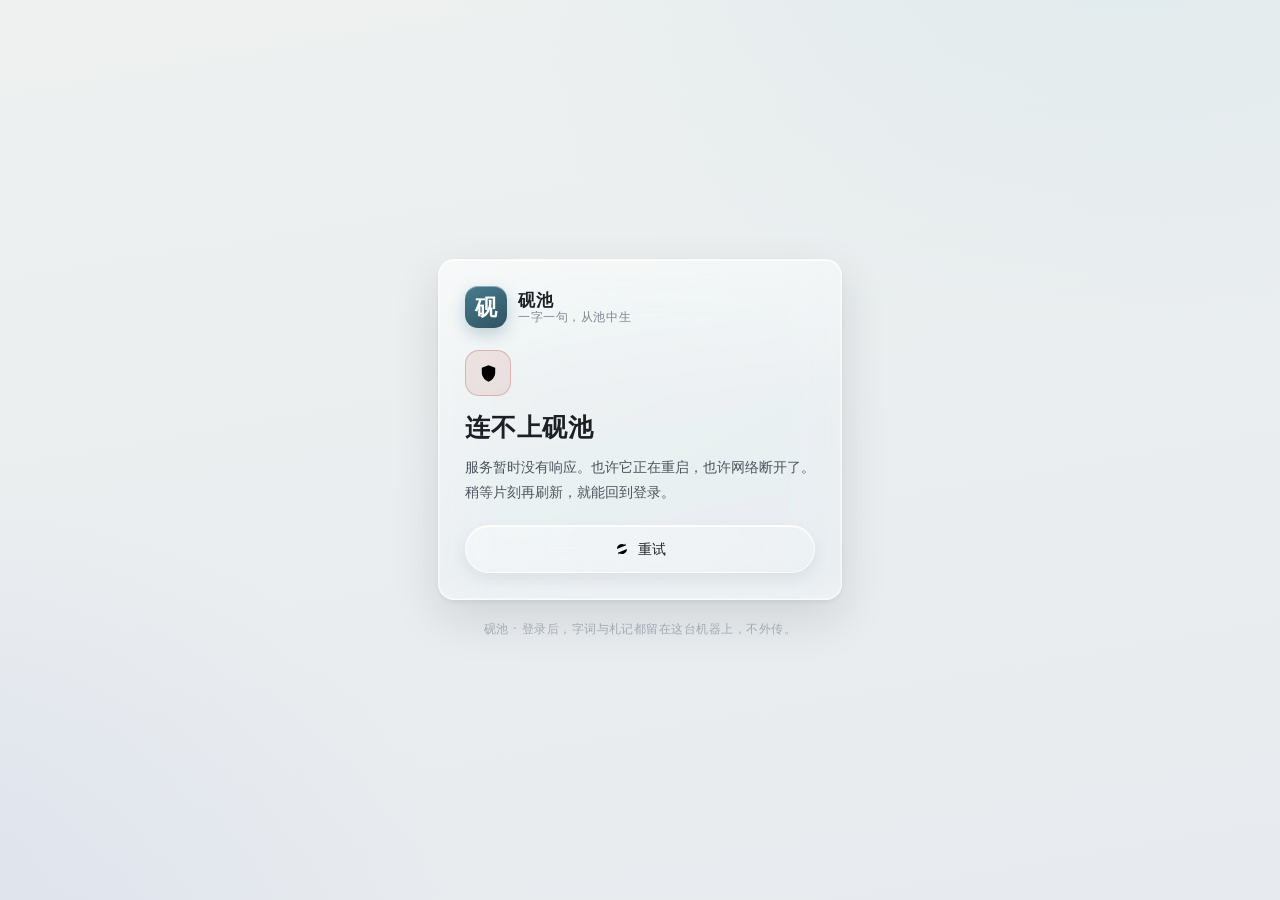
==== index.html @ 3c78cfde "初始提交：砚池站点（服务端、页面、内容、工具脚本）" ====
<!DOCTYPE html>
<html lang="zh-CN" data-theme="light" data-accent="qing" data-size="m">
<head>
<meta charset="UTF-8" />
<meta name="viewport" content="width=device-width,initial-scale=1" />
<title>砚池 · 语文学习工具</title>
<meta name="description" content="砚池 —— 一个安静的语文学习工具。字、词、诗文、读写与札记，全部在本地。" />
<!-- 首屏前应用偏好，避免闪烁 -->
<script>
  try{
    var p = JSON.parse(localStorage.getItem('yanchi:prefs')||'{}');
    var h = document.documentElement;
    if(p.theme) h.setAttribute('data-theme', p.theme);
    if(p.accent) h.setAttribute('data-accent', p.accent);
    if(p.size) h.setAttribute('data-size', p.size);
  }catch(e){}
</script>
<link rel="stylesheet" href="assets/css/glass.css?v=20261007d" />
<link rel="stylesheet" href="assets/css/app.css?v=20261007d" />
<link rel="stylesheet" href="assets/css/admin.css?v=20261007d" />
</head>
<body>

<!-- ===== 全局 SVG：折射滤镜 + 图标精灵（全部手绘，无外部依赖） ===== -->
<svg width="0" height="0" style="position:absolute" aria-hidden="true" focusable="false">
  <filter id="liquid" x="-20%" y="-20%" width="140%" height="140%" color-interpolation-filters="sRGB">
    <feTurbulence type="fractalNoise" baseFrequency="0.008 0.012" numOctaves="2" seed="11" result="n" />
    <feGaussianBlur in="n" stdDeviation="1.4" result="s" />
    <feDisplacementMap in="SourceGraphic" in2="s" scale="7" xChannelSelector="R" yChannelSelector="G" />
  </filter>

  <symbol id="i-today" viewBox="0 0 24 24"><rect x="4.5" y="5" width="15" height="14" rx="3"/><path d="M4.5 10h15M9.5 10v9"/></symbol>
  <symbol id="i-words" viewBox="0 0 24 24"><path d="M5 6.5h14M12 6.5V20M8 12.5h8M6.5 17h11"/></symbol>
  <symbol id="i-poems" viewBox="0 0 24 24"><rect x="4.5" y="4" width="5" height="16" rx="1.4"/><rect x="14.5" y="4" width="5" height="16" rx="1.4"/><path d="M4.5 9.5h15M4.5 15h15"/></symbol>
  <symbol id="i-write" viewBox="0 0 24 24"><path d="M4 20l1.3-4.2L16.2 5a2 2 0 012.9 2.8L8.2 18.7 4 20z"/><path d="M14.6 6.6l2.9 2.9"/></symbol>
  <symbol id="i-notes" viewBox="0 0 24 24"><path d="M6.5 3.5h8.5a3 3 0 013 3V21H9a2.5 2.5 0 01-2.5-2.5V3.5z"/><path d="M6.5 18.5A2.5 2.5 0 019 21"/><path d="M10 8h5M10 12h5"/></symbol>
  <symbol id="i-gear" viewBox="0 0 24 24"><path d="M4.5 7.5h9.5M19.5 7.5h0.5M4.5 16.5h4M13 16.5h7"/><circle cx="16.8" cy="7.5" r="2.3"/><circle cx="11" cy="16.5" r="2.3"/></symbol>
  <symbol id="i-search" viewBox="0 0 24 24"><circle cx="11" cy="11" r="6"/><path d="M15.5 15.5L20 20"/></symbol>
  <symbol id="i-close" viewBox="0 0 24 24"><path d="M6.5 6.5l11 11M17.5 6.5l-11 11"/></symbol>
  <symbol id="i-check" viewBox="0 0 24 24"><path d="M5 12.8l4.6 4.4L19 7.2"/></symbol>
  <symbol id="i-plus" viewBox="0 0 24 24"><path d="M12 5.5v13M5.5 12h13"/></symbol>
  <symbol id="i-trash" viewBox="0 0 24 24"><path d="M4.5 7h15M9.5 7V5.2h5V7M6.6 7l.9 12.2h9l.9-12.2"/></symbol>
  <symbol id="i-down" viewBox="0 0 24 24"><path d="M12 4v11M7.5 10.5L12 15l4.5-4.5M5 19.5h14"/></symbol>
  <symbol id="i-up" viewBox="0 0 24 24"><path d="M12 20V9M7.5 13.5L12 9l4.5 4.5M5 4.5h14"/></symbol>
  <symbol id="i-right" viewBox="0 0 24 24"><path d="M5 12h13M13 7l5 5-5 5"/></symbol>
  <symbol id="i-moon" viewBox="0 0 24 24"><path d="M20 14.4A8.4 8.4 0 019.6 4a8.4 8.4 0 1010.4 10.4z"/></symbol>
  <symbol id="i-sun" viewBox="0 0 24 24"><circle cx="12" cy="12" r="4.2"/><path d="M12 3v2M12 19v2M3 12h2M19 12h2M5.8 5.8l1.4 1.4M16.8 16.8l1.4 1.4M18.2 5.8l-1.4 1.4M7.2 16.8l-1.4 1.4"/></symbol>
  <symbol id="i-book" viewBox="0 0 24 24"><path d="M4.5 5.5A2 2 0 016.5 4H19v16H6.5a2 2 0 00-2 2V5.5z"/><path d="M19 4v16"/></symbol>
  <symbol id="i-music" viewBox="0 0 24 24"><path d="M9.5 16.8V6.4l9.5-2v10.2"/><circle cx="7" cy="17" r="2.5"/><circle cx="16.5" cy="15" r="2.5"/></symbol>
  <symbol id="i-play" viewBox="0 0 24 24"><path d="M8.5 5.8l9.5 6.2-9.5 6.2z"/></symbol>
  <symbol id="i-pause" viewBox="0 0 24 24"><path d="M9.5 5.5v13M14.5 5.5v13"/></symbol>
  <symbol id="i-prev" viewBox="0 0 24 24"><path d="M18.5 6.2v11.6L9.5 12z"/><path d="M6 5.5v13"/></symbol>
  <symbol id="i-next" viewBox="0 0 24 24"><path d="M5.5 6.2v11.6L14.5 12z"/><path d="M18 5.5v13"/></symbol>
  <symbol id="i-volume" viewBox="0 0 24 24"><path d="M4.5 9.5h3.2l4.3-3.4v11.8L7.7 14.5H4.5z"/><path d="M15.4 9.2a4.4 4.4 0 010 5.6M17.8 6.6a7.8 7.8 0 010 10.8"/></symbol>
  <symbol id="i-repeat" viewBox="0 0 24 24"><path d="M5 12.8a7 7 0 0111.7-5.2M19 11.2a7 7 0 01-11.7 5.2"/><path d="M17.2 4.2v3.6h-3.6M6.8 19.8v-3.6h3.6"/></symbol>
  <symbol id="i-shuffle" viewBox="0 0 24 24"><path d="M4.5 7h3.4l7.7 10h3.9M4.5 17h3.4l2.7-3.5M13.4 7h6M17 4.5L19.5 7 17 9.5M17 14.5L19.5 17 17 19.5"/></symbol>
  <symbol id="i-user" viewBox="0 0 24 24"><circle cx="12" cy="8.5" r="3.6"/><path d="M4.8 20c.7-3.6 3.7-5.6 7.2-5.6s6.5 2 7.2 5.6"/></symbol>
  <symbol id="i-users" viewBox="0 0 24 24"><circle cx="9.5" cy="8.5" r="3.2"/><path d="M3.5 19.5c.6-3.2 3.2-5 6-5s5.4 1.8 6 5"/><path d="M16.2 6.2a3 3 0 010 5.6M17.5 14.8c2 .5 3.4 2 3.9 4.4"/></symbol>
  <symbol id="i-shield" viewBox="0 0 24 24"><path d="M12 3.5l7 2.4v5c0 4.4-2.9 7.9-7 9.6-4.1-1.7-7-5.2-7-9.6v-5z"/><path d="M9 12.2l2.2 2.2L15.4 10"/></symbol>
  <symbol id="i-key" viewBox="0 0 24 24"><circle cx="8.2" cy="12" r="3.7"/><path d="M11.9 12H20M17.4 12v3.2M14.8 12v2.4"/></symbol>
  <symbol id="i-log" viewBox="0 0 24 24"><path d="M5 4.5h9M5 9.5h9M5 14.5h6M5 19.5h4"/><path d="M15.5 15.8l2.6 2.6 3.4-3.9"/></symbol>
  <symbol id="i-db" viewBox="0 0 24 24"><ellipse cx="12" cy="6.4" rx="7" ry="2.9"/><path d="M5 6.4v11.2c0 1.6 3.1 2.9 7 2.9s7-1.3 7-2.9V6.4"/><path d="M5 12c0 1.6 3.1 2.9 7 2.9s7-1.3 7-2.9"/></symbol>
  <symbol id="i-out" viewBox="0 0 24 24"><path d="M14 5.5H6.5v13H14"/><path d="M11.5 12h8.5M17 8.8l3.2 3.2-3.2 3.2"/></symbol>
  <symbol id="i-ban" viewBox="0 0 24 24"><circle cx="12" cy="12" r="7.5"/><path d="M6.8 17.2L17.2 6.8"/></symbol>
  <symbol id="i-edit" viewBox="0 0 24 24"><path d="M4.5 19.5h4L19.2 8.8a2.1 2.1 0 00-3-3L5.5 16.5z"/><path d="M15.4 6.6l2.9 2.9"/></symbol>
</svg>

<!-- ===== 背景：三团低饱和色雾（简约，不抢内容） ===== -->
<div class="bg" aria-hidden="true">
  <span class="blob b1"></span>
  <span class="blob b2"></span>
  <span class="blob b3"></span>
  <span class="blob b4"></span>
  <span class="blob b5"></span>
</div>
<div class="grain" aria-hidden="true"></div>

<!-- ===== 顶栏 ===== -->
<header class="topbar">
  <a class="brand" href="#/today" aria-label="砚池 首页">
    <span class="brand__mark" aria-hidden="true">砚</span>
    <span class="brand__text"><b>砚池</b><i>一字一句，从池中生</i></span>
  </a>

  <nav class="nav glass" id="nav" aria-label="主导航"></nav>

  <div class="tools">
    <button class="icon-btn glass" id="btn-user" title="账号">
      <svg class="ic"><use href="#i-user"/></svg>
    </button>
    <button class="icon-btn glass" id="btn-theme" title="切换日间 / 夜间" aria-label="切换主题">
      <svg class="ic"><use href="#i-moon"/></svg>
    </button>
    <button class="icon-btn glass" id="btn-settings" title="设置" aria-label="打开设置">
      <svg class="ic"><use href="#i-gear"/></svg>
    </button>
  </div>
</header>

<!-- ===== 视图容器：所有模块渲染在这里 ===== -->
<main class="stage" id="view" tabindex="-1"></main>

<footer class="foot">
  <span>砚池 · 数据只保存在本机浏览器里</span>
  <span class="dot" aria-hidden="true">·</span>
  <span id="foot-stat">—</span>
</footer>

<!-- ===== 详情抽屉（字词 / 诗文 / 札记详情共用） ===== -->
<div class="scrim" id="scrim" hidden></div>
<aside class="drawer glass" id="drawer" hidden aria-modal="true" role="dialog"></aside>

<!-- ===== 常驻小播放器：切到任何页面都能接着放 ===== -->
<div class="mini-player glass" id="mini" hidden>
  <div class="mini-player__buf" data-mini-buf hidden><i></i></div>
  <button class="mini-player__btn" id="mini-toggle" aria-label="播放 / 暂停"></button>
  <div class="mini-player__body" id="mini-body" role="button" tabindex="0" title="打开播放器">
    <div class="mini-player__t" id="mini-title">—</div>
    <div class="mini-player__p"><i id="mini-fill"></i></div>
  </div>
</div>

<div class="toast" id="toast" role="status" aria-live="polite"></div>

<script type="module" src="assets/js/app.js?v=20261007d"></script>
</body>
</html>
---- assets/css/glass.css ----
/* ==========================================================================
   砚池 · glass.css —— 设计令牌 + 液态玻璃基元
   简约取向：单一强调色、细边、低饱和色雾，玻璃只负责“折射与层次”。
   ========================================================================== */

:root{
  /* 字体 */
  --font-ui: "PingFang SC","Microsoft YaHei","Segoe UI","Helvetica Neue",system-ui,sans-serif;
  --font-serif: "Songti SC","Source Han Serif SC","Noto Serif SC",Georgia,"STSong","SimSun",serif;
  --fs: 16px;                     /* 由 data-size 控制 */

  /* 墨色阶梯 */
  --ink:      #1c2026;
  --ink-2:    #4c545e;
  --ink-3:    #7d858f;
  --ink-4:    #a8b0b9;

  /* 强调色：色相/饱和/亮度由 data-accent 切换 */
  --h: 196; --s: 34%; --l: 42%;
  --accent:      hsl(var(--h) var(--s) var(--l));
  --accent-soft: hsl(var(--h) var(--s) var(--l) / .12);
  --accent-line: hsl(var(--h) var(--s) var(--l) / .34);

  /* 玻璃：白纱要薄，背后才有东西透上来（厚了就成白塑料）
     顶缘高光/内圈细环/底缘回光三件套负责「有厚度」的错觉 */
  --glass-tint:  rgba(255,255,255,.34);
  --glass-tint2: rgba(255,255,255,.12);
  --glass-line:  rgba(255,255,255,.66);
  --glass-hl:    rgba(255,255,255,.94);
  --blur: 22px;
  /* 纸上的两片色雾（给玻璃折射用的「结构」，纯灰底折射不出来） */
  --wash-1: hsl(var(--h) var(--s) 88% / .55);
  --wash-2: hsl(calc(var(--h) + 30) calc(var(--s) + 6%) 86% / .45);

  /* 形状与投影 */
  --r-lg: 24px;
  --r:    16px;
  --r-sm: 11px;
  --shadow-1: 0 1px 2px rgba(16,22,30,.05), 0 8px 24px rgba(16,22,30,.07);
  --shadow-2: 0 2px 4px rgba(16,22,30,.06), 0 18px 48px rgba(16,22,30,.12);
  --ease: cubic-bezier(.22,.78,.24,1);

  /* 纸面 */
  --paper-1: #eef1f0;
  --paper-2: #e7ebef;
}

/* 夜间：墨底，玻璃转为微亮 */
html[data-theme="dark"]{
  --ink:      #eef1f5;
  --ink-2:    #b9c1cb;
  --ink-3:    #8c959f;
  --ink-4:    #6a737d;
  --glass-tint:  rgba(255,255,255,.055);
  --glass-tint2: rgba(255,255,255,.018);
  --glass-line:  rgba(255,255,255,.13);
  --glass-hl:    rgba(255,255,255,.24);
  --wash-1: hsl(var(--h) var(--s) 26% / .55);
  --wash-2: hsl(calc(var(--h) + 30) calc(var(--s) + 6%) 24% / .45);
  --shadow-1: 0 1px 2px rgba(0,0,0,.4), 0 10px 28px rgba(0,0,0,.42);
  --shadow-2: 0 2px 6px rgba(0,0,0,.45), 0 22px 60px rgba(0,0,0,.55);
  --paper-1: #0d1015;
  --paper-2: #131820;
}

/* 强调色方案（原创命名：青 / 赭 / 紫 / 墨） */
html[data-accent="qing"]{ --h:196; --s:34%; --l:42% }
html[data-accent="zhe"] { --h:22;  --s:36%; --l:47% }
html[data-accent="zi"]  { --h:270; --s:26%; --l:52% }
html[data-accent="mo"]  { --h:210; --s:8%;  --l:38% }

/* 夜间单独提亮强调色，保证对比度（选择器需两个属性，优先级高于上面） */
html[data-theme="dark"][data-accent="qing"]{ --l:58% }
html[data-theme="dark"][data-accent="zhe"] { --l:60% }
html[data-theme="dark"][data-accent="zi"]  { --l:66% }
html[data-theme="dark"][data-accent="mo"]  { --l:62% }

/* 字号档位 */
html[data-size="s"]{ --fs:15px }
html[data-size="m"]{ --fs:16px }
html[data-size="l"]{ --fs:17.5px }

*{ box-sizing:border-box; margin:0; padding:0 }

html,body{ height:100% }

/* 画布兜底色：html 自己不画底、body 又只有 100% 视口高，而页面往往比视口高 →
   第一个视口以下那段会露出浏览器默认的白（fixed 的渐变只按视口绘制一次）。
   给 html 一层纸色，body 改用 background-color（不要用 background 简写，它会把颜色重置成透明）。 */
html{
  background-color:var(--paper-1);
  color-scheme:light;
}
html[data-theme="dark"]{ color-scheme:dark }

body{
  font-family:var(--font-ui);
  font-size:var(--fs);
  line-height:1.7;
  color:var(--ink);
  background-color:var(--paper-1);
  background-image:
    radial-gradient(1100px 780px at 88% -12%, var(--wash-1), transparent 62%),
    radial-gradient(900px 700px at -10% 104%, var(--wash-2), transparent 66%),
    linear-gradient(170deg, var(--paper-1), var(--paper-2));
  background-attachment:fixed;
  -webkit-font-smoothing:antialiased;
  text-rendering:optimizeLegibility;
  overflow-x:hidden;
  min-height:100%;
}

/* ---------- 背景色雾：低饱和、慢速 ---------- */
.bg{
  position:fixed; inset:-30%; z-index:-2; pointer-events:none;
  filter:blur(58px) saturate(178%);
  opacity:1;
}
.blob{ position:absolute; display:block; border-radius:50%; }
.b1{
  width:52vmax; height:52vmax; left:2%; top:4%;
  background:radial-gradient(circle at 35% 35%, hsl(var(--h) var(--s) 60% / .86), transparent 66%);
  animation:drift1 34s var(--ease) infinite alternate;
}
.b2{
  width:46vmax; height:46vmax; right:0%; top:18%;
  background:radial-gradient(circle at 60% 40%, hsl(calc(var(--h) + 26) calc(var(--s) - 4%) 64% / .74), transparent 68%);
  animation:drift2 42s var(--ease) infinite alternate;
}
.b3{
  width:44vmax; height:44vmax; left:26%; bottom:-6%;
  background:radial-gradient(circle at 50% 50%, hsl(calc(var(--h) - 24) calc(var(--s) + 4%) 68% / .68), transparent 70%);
  animation:drift1 50s var(--ease) infinite alternate-reverse;
}
/* 两团更紧的色结：位置压在正文栏背后，手机上的卡片才有颜色可透 */
.b4{
  width:26vmax; height:26vmax; left:6%; top:32%;
  background:radial-gradient(circle at 45% 45%, hsl(calc(var(--h) + 12) calc(var(--s) + 10%) 66% / .58), transparent 62%);
  animation:drift2 28s var(--ease) infinite alternate;
}
.b5{
  width:22vmax; height:22vmax; right:5%; bottom:10%;
  background:radial-gradient(circle at 50% 50%, hsl(calc(var(--h) - 16) calc(var(--s) + 14%) 70% / .52), transparent 64%);
  animation:drift1 36s var(--ease) infinite alternate-reverse;
}
@keyframes drift1{ from{ transform:translate3d(0,0,0) scale(1) } to{ transform:translate3d(9vw,7vh,0) scale(1.16) } }
@keyframes drift2{ from{ transform:translate3d(0,0,0) scale(1.12) } to{ transform:translate3d(-11vw,9vh,0) scale(.94) } }

/* 极淡的纸纹，只为消除塑料感 */
.grain{
  position:fixed; inset:0; z-index:-1; pointer-events:none; opacity:.035;
  background-image:url("data:image/svg+xml;utf8,<svg xmlns='http://www.w3.org/2000/svg' width='160' height='160'><filter id='g'><feTurbulence type='fractalNoise' baseFrequency='.9' numOctaves='3'/></filter><rect width='160' height='160' filter='url(%23g)'/></svg>");
}

/* ==========================================================================
   玻璃基元
   ========================================================================== */
.glass{
  position:relative;
  background:linear-gradient(155deg, var(--glass-tint) 0%, var(--glass-tint2) 58%, rgba(255,255,255,.06) 100%);
  -webkit-backdrop-filter:blur(var(--blur)) saturate(180%);
  backdrop-filter:blur(var(--blur)) saturate(180%);
  backdrop-filter:blur(var(--blur)) saturate(180%) url(#liquid);   /* Chromium 走这条；Safari 忽略它、保留上一条 */
  border:1px solid var(--glass-line);
  box-shadow:
    var(--shadow-2),
    inset 0 1px 0 var(--glass-hl),
    inset 0 0 0 1px color-mix(in srgb, var(--glass-hl) 30%, transparent),
    inset 0 -20px 30px -24px color-mix(in srgb, var(--glass-hl) 55%, transparent);
  border-radius:var(--r);
  isolation:isolate;
}
/* 顶缘高光：一条极细的渐隐亮线 */
.glass::after{
  content:""; position:absolute; inset:0; border-radius:inherit; pointer-events:none; z-index:1;
  background:
    linear-gradient(180deg, color-mix(in srgb, var(--glass-hl) 46%, transparent), transparent 40%),
    linear-gradient(115deg, color-mix(in srgb, var(--glass-hl) 24%, transparent) 0%, transparent 32%);
  opacity:.75;
}
.glass > *{ position:relative; z-index:2 }

/* 鼠标跟随的镜面反射：比演示版收敛很多 */
.glass.spec::before{
  content:""; position:absolute; inset:0; border-radius:inherit; pointer-events:none; z-index:3;
  background:radial-gradient(240px 170px at var(--mx,50%) var(--my,-10%),
    color-mix(in srgb, var(--glass-hl) 60%, transparent), transparent 62%);
  opacity:0; transition:opacity .5s var(--ease);
}
.glass.spec:hover::before{ opacity:.5 }

/* 强调色淡淡的描边玻璃（用于选中态） */
.glass.accent{
  border-color:var(--accent-line);
  box-shadow:var(--shadow-1), inset 0 1px 0 var(--glass-hl), inset 0 0 0 1px var(--accent-soft);
}

/* 分隔线 */
.hr{ height:1px; border:0; background:color-mix(in srgb, var(--ink) 10%, transparent); margin:var(--gap,18px) 0 }

/* 动效开关：整段关掉动画，而不是把时长压到极小 —— 这样在“减少动态效果”
   的环境下（以及无头浏览器截图时）元素直接呈现最终状态，不会停在 opacity:0 */
@media (prefers-reduced-motion: reduce){
  *, *::before, *::after{ animation:none !important; transition-duration:.01ms !important }
}
---- assets/css/app.css ----
/* ==========================================================================
   砚池 · app.css —— 布局、导航与各模块组件
   ========================================================================== */

/* ---------- 顶栏 ---------- */
.topbar{
  position:sticky; top:0; z-index:60;
  display:flex; align-items:center; gap:14px;
  padding:14px clamp(14px,3.4vw,34px);
  background:color-mix(in srgb, var(--paper-1) 68%, transparent);
  -webkit-backdrop-filter:blur(16px) saturate(178%);
  backdrop-filter:blur(16px) saturate(178%);
  border-bottom:1px solid color-mix(in srgb, var(--ink) 7%, transparent);
}

.brand{ display:flex; align-items:center; gap:11px; text-decoration:none; color:inherit; flex:0 0 auto }
.brand__mark{
  width:38px; height:38px; flex:0 0 38px; display:grid; place-items:center;
  border-radius:12px; font-family:var(--font-serif); font-size:21px; font-weight:600;
  color:#fff; background:linear-gradient(150deg, var(--accent), hsl(var(--h) var(--s) calc(var(--l) - 14%)));
  box-shadow:0 6px 16px hsl(var(--h) var(--s) var(--l) / .32), inset 0 1px 0 rgba(255,255,255,.4);
  letter-spacing:0;
}
.brand__text{ display:flex; flex-direction:column; line-height:1.15 }
.brand__text b{ font-size:17px; font-weight:600; letter-spacing:.06em }
.brand__text i{ font-style:normal; font-size:11.5px; color:var(--ink-3); letter-spacing:.04em }

/* 导航：一枚玻璃胶囊 */
.nav{
  display:flex; align-items:center; gap:2px; padding:4px; margin-inline:auto;
  border-radius:999px; overflow-x:auto; scrollbar-width:none; max-width:100%;
}
.nav::-webkit-scrollbar{ display:none }
.nav a{
  display:flex; align-items:center; gap:7px; flex:0 0 auto;
  padding:8px 15px; border-radius:999px; text-decoration:none;
  color:var(--ink-2); font-size:13.5px; font-weight:500; letter-spacing:.02em;
  transition:color .25s var(--ease), background .25s var(--ease), box-shadow .25s var(--ease);
  white-space:nowrap;
}
.nav a .ic{ width:16px; height:16px; opacity:.8 }
.nav a:hover{ color:var(--ink); background:color-mix(in srgb, var(--ink) 6%, transparent) }
.nav a[aria-current="page"]{
  color:var(--accent);
  background:color-mix(in srgb, var(--accent) 13%, transparent);
  box-shadow:inset 0 0 0 1px var(--accent-line);
}
.nav a[aria-current="page"] .ic{ opacity:1 }

.tools{ display:flex; gap:8px; flex:0 0 auto }
.icon-btn{
  width:38px; height:38px; display:grid; place-items:center; cursor:pointer;
  border-radius:12px; color:var(--ink-2); border:1px solid var(--glass-line);
  background:linear-gradient(155deg,var(--glass-tint),var(--glass-tint2));
  transition:color .25s var(--ease), transform .25s var(--ease);
  padding:0; font:inherit;
}
.icon-btn:hover{ color:var(--ink); transform:translateY(-1px) }
.icon-btn:active{ transform:none }
.ic{ width:19px; height:19px; fill:none; stroke:currentColor; stroke-width:1.6; stroke-linecap:round; stroke-linejoin:round }

/* ---------- 舞台 ---------- */
.stage{
  max-width:1080px; margin:0 auto; padding:clamp(22px,4vw,44px) clamp(14px,3.4vw,34px) 80px;
  outline:none;
}
.stage[data-entering="1"] > *{ animation:enter .5s var(--ease) both }
@keyframes enter{ from{ opacity:0; transform:translateY(10px) } to{ opacity:1; transform:none } }

.view-head{ margin-bottom:22px }
.view-head .kicker{ font-size:11.5px; letter-spacing:.34em; text-transform:uppercase; color:var(--ink-3) }
.view-head h2{ font-family:var(--font-serif); font-size:clamp(22px,3.2vw,29px); font-weight:600; letter-spacing:.02em; margin-top:6px; line-height:1.4 }
.view-head p{ color:var(--ink-2); font-size:14px; margin-top:8px; max-width:62ch }

/* ---------- 通用卡片 ---------- */
.card{ padding:clamp(18px,2.6vw,26px); border-radius:var(--r) }
.card + .card{ margin-top:16px }
.card__label{
  font-size:11.5px; letter-spacing:.2em; color:var(--ink-3); text-transform:uppercase;
  display:flex; align-items:center; gap:8px; margin-bottom:14px;
}
.card__label::after{ content:""; flex:1; height:1px; background:color-mix(in srgb, var(--ink) 9%, transparent) }

.grid{ display:grid; gap:16px }
.grid--2{ grid-template-columns:repeat(auto-fit,minmax(280px,1fr)) }
.grid--3{ grid-template-columns:repeat(auto-fit,minmax(210px,1fr)) }
.grid--4{ grid-template-columns:repeat(auto-fit,minmax(165px,1fr)) }

/* ---------- 按钮 ---------- */
.btn{
  display:inline-flex; align-items:center; justify-content:center; gap:8px;
  font:inherit; font-size:13.5px; font-weight:500; letter-spacing:.02em;
  color:var(--ink); cursor:pointer; text-decoration:none;
  padding:10px 18px; border-radius:999px;
  border:1px solid var(--glass-line);
  background:linear-gradient(155deg,var(--glass-tint),var(--glass-tint2));
  -webkit-backdrop-filter:blur(12px) saturate(175%);
  backdrop-filter:blur(12px) saturate(175%);          /* 同 .word-card：按钮数量多，省掉位移滤镜 */
  box-shadow:0 6px 16px rgba(16,22,30,.07), inset 0 1px 0 var(--glass-hl);
  transition:transform .22s var(--ease), box-shadow .28s var(--ease), color .2s var(--ease), background .28s var(--ease);
  position:relative; overflow:hidden;
}
.btn .ic{ width:16px; height:16px }
.btn:hover{ transform:translateY(-1.5px); box-shadow:0 10px 24px rgba(16,22,30,.11), inset 0 1px 0 var(--glass-hl) }
.btn:active{ transform:translateY(0) scale(.985) }
.btn--primary{
  color:#fff; border-color:transparent;
  background:linear-gradient(150deg, var(--accent), hsl(var(--h) var(--s) calc(var(--l) - 12%)));
  box-shadow:0 8px 20px hsl(var(--h) var(--s) var(--l) / .30), inset 0 1px 0 rgba(255,255,255,.35);
}
.btn--ghost{ background:transparent; border-style:dashed; color:var(--ink-2); box-shadow:none }
.btn--ghost:hover{ color:var(--ink); border-color:var(--accent-line) }
.btn--sm{ padding:7px 13px; font-size:12.5px }
.btn--icon{ padding:8px; width:34px; height:34px }
.btn[disabled]{ opacity:.45; cursor:not-allowed; transform:none !important }
.btn-row{ display:flex; flex-wrap:wrap; gap:10px; align-items:center }

/* 圆点涟漪（点击反馈） */
.ripple{
  position:absolute; width:8px; height:8px; margin:-4px 0 0 -4px; border-radius:50%;
  background:radial-gradient(circle, rgba(255,255,255,.9), rgba(255,255,255,0) 70%);
  pointer-events:none; z-index:5; transition:transform .6s var(--ease), opacity .6s var(--ease);
}
.btn--primary .ripple{ background:radial-gradient(circle, rgba(255,255,255,.95), rgba(255,255,255,0) 70%) }

/* ---------- 表单 ---------- */
.field{ display:flex; align-items:center; gap:9px; padding:9px 14px; border-radius:999px;
  border:1px solid color-mix(in srgb, var(--ink) 11%, transparent);
  background:color-mix(in srgb, var(--glass-tint) 60%, transparent);
  transition:border-color .2s var(--ease), box-shadow .2s var(--ease);
}
.field:focus-within{ border-color:var(--accent-line); box-shadow:0 0 0 3px var(--accent-soft) }
.field .ic{ color:var(--ink-3); flex:0 0 auto }
.field input, .field select{
  flex:1; min-width:0; border:0; outline:0; background:transparent; font:inherit;
  font-size:14px; color:var(--ink);
}
.field input::placeholder{ color:var(--ink-4) }

textarea.editor{
  width:100%; min-height:320px; resize:vertical; font:inherit; font-size:15.5px;
  line-height:2; padding:20px 22px; border-radius:var(--r); color:var(--ink);
  font-family:var(--font-serif); letter-spacing:.01em;
  border:1px solid color-mix(in srgb, var(--ink) 11%, transparent);
  background:color-mix(in srgb, var(--glass-tint) 55%, transparent);
  outline:0; transition:border-color .2s var(--ease), box-shadow .2s var(--ease);
}
textarea.editor:focus{ border-color:var(--accent-line); box-shadow:0 0 0 3px var(--accent-soft) }

/* ---------- 标签 / 徽记 ---------- */
.chip{
  display:inline-flex; align-items:center; gap:6px; padding:4px 11px; border-radius:999px;
  font-size:12px; color:var(--ink-2); letter-spacing:.02em;
  border:1px solid color-mix(in srgb, var(--ink) 12%, transparent);
  background:color-mix(in srgb, var(--ink) 4%, transparent);
}
.chip--accent{ color:var(--accent); border-color:var(--accent-line); background:var(--accent-soft) }
.chips{ display:flex; flex-wrap:wrap; gap:7px }

/* ---------- 进度 ---------- */
.progress{ height:6px; border-radius:999px; background:color-mix(in srgb, var(--ink) 10%, transparent); overflow:hidden }
.progress > i{ display:block; height:100%; border-radius:999px; background:linear-gradient(90deg, var(--accent), hsl(var(--h) var(--s) 62%)); transition:width .6s var(--ease) }
.metric .n{ font-size:24px; font-weight:600; font-variant-numeric:tabular-nums; letter-spacing:.01em }
.metric .k{ font-size:12px; color:var(--ink-3); letter-spacing:.12em; margin-top:2px }

/* ---------- 列表 ---------- */
.list{ display:flex; flex-direction:column }
.row{
  display:flex; align-items:center; gap:14px; padding:13px 4px;
  border-bottom:1px solid color-mix(in srgb, var(--ink) 8%, transparent);
  cursor:pointer; transition:background .2s var(--ease);
  background:none; border-left:0; border-right:0; border-top:0; width:100%; text-align:left;
  font:inherit; color:inherit;
}
.row:last-child{ border-bottom:0 }
.row:hover{ background:color-mix(in srgb, var(--accent) 6%, transparent) }
.row__main{ flex:1; min-width:0 }
.row__t{ font-size:15px; font-weight:500; color:var(--ink) }
.row__s{ font-size:12.5px; color:var(--ink-3); margin-top:2px; overflow:hidden; text-overflow:ellipsis; white-space:nowrap }
.row__go{ color:var(--ink-4); flex:0 0 auto }
.row .ic{ width:17px; height:17px }

.empty{ padding:38px 10px; text-align:center; color:var(--ink-3); font-size:13.5px; line-height:2 }
.empty b{ display:block; font-family:var(--font-serif); font-size:16px; color:var(--ink-2); font-weight:500; margin-bottom:6px }

/* ---------- 字词卡 ---------- */
.word-card{
  text-align:left; cursor:pointer; font:inherit; color:inherit;
  padding:18px 18px 16px; border-radius:var(--r); display:flex; flex-direction:column; gap:9px;
  border:1px solid var(--glass-line);
  background:linear-gradient(155deg,var(--glass-tint),var(--glass-tint2));
  /* 长列表里成百张这样的卡片，只用模糊即可：SVG 位移滤镜会为每个玻璃面单独重算，
     在这里省掉，玻璃感靠模糊 + 高光 + 描边维持（性能考量，样式上几乎看不出差别） */
  -webkit-backdrop-filter:blur(var(--blur)) saturate(182%);
  backdrop-filter:blur(var(--blur)) saturate(182%);
  box-shadow:var(--shadow-1), inset 0 1px 0 var(--glass-hl);
  transition:transform .25s var(--ease), box-shadow .3s var(--ease), border-color .3s var(--ease);
  min-height:132px;
}
.word-card:hover{ transform:translateY(-3px); box-shadow:var(--shadow-2), inset 0 1px 0 var(--glass-hl) }
.word-card.is-done{ border-color:var(--accent-line) }
.word-card__z{ font-family:var(--font-serif); font-size:25px; letter-spacing:.06em; line-height:1.25 }
.word-card__p{ font-size:12.5px; color:var(--accent); letter-spacing:.08em }
.word-card__d{ font-size:12.5px; color:var(--ink-3); line-height:1.75;
  display:-webkit-box; -webkit-line-clamp:2; -webkit-box-orient:vertical; overflow:hidden }
.word-card__foot{ margin-top:auto; display:flex; align-items:center; justify-content:space-between; gap:8px }
.mini{ width:26px; height:26px; border-radius:8px; display:grid; place-items:center; cursor:pointer;
  border:1px solid color-mix(in srgb, var(--ink) 12%, transparent); background:transparent; color:var(--ink-4); padding:0 }
.mini:hover{ color:var(--accent); border-color:var(--accent-line) }
.mini[aria-pressed="true"]{ color:#fff; background:var(--accent); border-color:transparent }
.mini .ic{ width:15px; height:15px }

/* ---------- 诗文阅读 ---------- */
.poem{ font-family:var(--font-serif) }
.poem__lines{ font-size:clamp(16px,2.2vw,18.5px); line-height:2.35; letter-spacing:.06em; text-align:center }
.poem__lines span{ display:block }
.poem__meta{ text-align:center; color:var(--ink-3); font-size:13px; letter-spacing:.16em; margin-top:14px }
/* 文言散文：左对齐、首行缩进，读长文更省力 */
.paper{ font-family:var(--font-serif); font-size:15.5px; line-height:2.25; color:var(--ink-2); letter-spacing:.01em }
.paper p{ text-indent:2em; margin-bottom:10px }
.paper p:last-child{ margin-bottom:0 }
.note-list{ display:flex; flex-direction:column; gap:10px; margin-top:6px }
.note-item{ display:flex; gap:11px; font-size:13.5px; color:var(--ink-2); line-height:1.85 }
.note-item b{ flex:0 0 auto; font-family:var(--font-serif); color:var(--accent); font-weight:600; min-width:2.2em }
.analysis{ font-size:14px; line-height:2.05; color:var(--ink-2); font-family:var(--font-serif) }
.analysis p + p{ margin-top:12px }

mark.hit{ background:color-mix(in srgb, var(--accent) 26%, transparent); color:inherit; border-radius:3px; padding:0 2px }

/* ---------- 抽屉 ---------- */
.scrim{ position:fixed; inset:0; z-index:80; background:color-mix(in srgb, var(--ink) 26%, transparent);
  -webkit-backdrop-filter:blur(3px); backdrop-filter:blur(3px); animation:fade .3s var(--ease) both }
@keyframes fade{ from{ opacity:0 } to{ opacity:1 } }
.drawer{
  position:fixed; z-index:81; top:0; right:0; height:100%; width:min(460px,94vw);
  border-radius:0; border-right:0; border-top:0; border-bottom:0;
  padding:26px clamp(18px,3vw,28px) 40px; overflow-y:auto;
  border-radius:var(--r-lg) 0 0 var(--r-lg);
  animation:slide .38s var(--ease) both;
}
@keyframes slide{ from{ transform:translateX(22px); opacity:0 } to{ transform:none; opacity:1 } }
.drawer__head{ display:flex; align-items:flex-start; justify-content:space-between; gap:14px; margin-bottom:6px }
.drawer__title{ font-family:var(--font-serif); font-size:26px; font-weight:600; letter-spacing:.04em; line-height:1.4 }
.drawer__sub{ color:var(--accent); font-size:13px; letter-spacing:.14em; margin-top:6px }
.kv{ display:flex; gap:12px; font-size:13.5px; padding:9px 0; border-bottom:1px dashed color-mix(in srgb, var(--ink) 12%, transparent) }
.kv:last-child{ border-bottom:0 }
.kv b{ flex:0 0 4.2em; color:var(--ink-3); font-weight:500 }
.kv span{ flex:1; color:var(--ink-2); line-height:1.85 }

/* ---------- 提示条 ---------- */
.toast{
  position:fixed; left:50%; bottom:26px; transform:translate(-50%,14px);
  z-index:90; padding:11px 20px; border-radius:999px; font-size:13.5px;
  color:var(--ink); pointer-events:none; opacity:0;
  border:1px solid var(--glass-line);
  background:linear-gradient(155deg,var(--glass-tint),var(--glass-tint2));
  -webkit-backdrop-filter:blur(16px) saturate(182%);
  backdrop-filter:blur(16px) saturate(185%) url(#liquid);
  box-shadow:var(--shadow-2), inset 0 1px 0 var(--glass-hl);
  transition:opacity .3s var(--ease), transform .3s var(--ease);
  max-width:min(520px,90vw); text-align:center;
}
.toast.on{ opacity:1; transform:translate(-50%,0) }

/* ---------- 页脚 ---------- */
.foot{
  max-width:1080px; margin:0 auto; padding:0 clamp(14px,3.4vw,34px) 40px;
  display:flex; gap:10px; align-items:center; flex-wrap:wrap;
  color:var(--ink-4); font-size:12px; letter-spacing:.04em;
}
.foot .dot{ opacity:.6 }

/* ---------- 课文列表（课本模块） ---------- */
.lesson{
  display:flex; align-items:flex-start; gap:12px; width:100%; text-align:left;
  padding:12px 4px; border:0; border-bottom:1px dashed color-mix(in srgb, var(--ink) 11%, transparent);
  background:none; font:inherit; color:inherit; cursor:pointer;
  transition:background .2s var(--ease);
}
.lesson:last-child{ border-bottom:0 }
.lesson:hover{ background:color-mix(in srgb, var(--accent) 6%, transparent) }
.lesson__no{ flex:0 0 2.1em; font-family:var(--font-serif); font-size:15px; color:var(--ink-4); padding-top:2px }
.lesson__main{ flex:1; min-width:0 }
.lesson__t{ display:block; font-family:var(--font-serif); font-size:15.5px; line-height:1.6 }
.lesson__s{ display:block; font-size:12.5px; color:var(--ink-3); margin-top:3px; line-height:1.7 }

/* ---------- 今日页的小字排 ---------- */
.hero{ display:grid; gap:16px; grid-template-columns:1.25fr .75fr; align-items:stretch }
.hero > .card{ display:flex; flex-direction:column }
@media (max-width:760px){ .hero{ grid-template-columns:1fr } }
.zi-big{ font-family:var(--font-serif); font-size:clamp(58px,11vw,86px); line-height:1; letter-spacing:.04em }
.quote{ font-family:var(--font-serif); font-size:15.5px; line-height:2.2; color:var(--ink-2) }

.settings-row{ display:flex; align-items:center; justify-content:space-between; gap:16px; padding:15px 0;
  border-bottom:1px solid color-mix(in srgb, var(--ink) 8%, transparent); flex-wrap:wrap }
.settings-row:last-child{ border-bottom:0 }
.settings-row .t{ font-size:14px }
.settings-row .d{ font-size:12.5px; color:var(--ink-3); margin-top:3px; max-width:46ch }
.seg{ display:inline-flex; padding:3px; gap:2px; border-radius:999px;
  border:1px solid color-mix(in srgb, var(--ink) 11%, transparent); background:color-mix(in srgb, var(--ink) 4%, transparent) }
.seg button{ border:0; background:transparent; font:inherit; font-size:12.5px; color:var(--ink-2);
  padding:6px 13px; border-radius:999px; cursor:pointer; transition:all .22s var(--ease) }
.seg button[aria-pressed="true"]{ background:var(--accent); color:#fff; box-shadow:0 3px 10px hsl(var(--h) var(--s) var(--l) / .3) }
.swatch{ width:26px; height:26px; border-radius:50%; cursor:pointer; border:2px solid transparent; padding:0; }
.swatch[aria-pressed="true"]{ border-color:var(--ink) }

/* ---------- 播放器 ---------- */
.player__now{
  display:grid; grid-template-columns:96px 1fr; gap:20px 22px; align-items:center;
  grid-template-areas:"disc meta" "bar bar" "times times" "buffer buffer" "ctrl ctrl";
}
@media (max-width:520px){ .player__now{ grid-template-columns:74px 1fr } }

.disc{
  grid-area:disc; width:96px; height:96px; border-radius:50%; display:grid; place-items:center;
  background:
    radial-gradient(circle at 34% 30%, hsl(var(--h) var(--s) 62% / .30), transparent 62%),
    repeating-conic-gradient(from 0deg, color-mix(in srgb, var(--ink) 9%, transparent) 0 3deg, transparent 3deg 7deg),
    linear-gradient(155deg, var(--glass-tint), var(--glass-tint2));
  border:1px solid var(--glass-line);
  box-shadow:var(--shadow-1), inset 0 1px 0 var(--glass-hl);
  position:relative;
}
.disc::after{
  content:""; position:absolute; width:16px; height:16px; border-radius:50%;
  background:var(--paper-1); border:1px solid color-mix(in srgb, var(--ink) 14%, transparent);
}
.disc span{
  font-family:var(--font-serif); font-size:26px; color:var(--ink-2);
  transform:translateY(-16px);
}
.disc.is-spin{ animation:spin 9s linear infinite }
@keyframes spin{ to{ transform:rotate(360deg) } }

.player__meta{ grid-area:meta; min-width:0 }
.player__title{
  font-family:var(--font-serif); font-size:clamp(18px,2.6vw,22px); line-height:1.4;
  overflow:hidden; text-overflow:ellipsis; white-space:nowrap;
}
.player__sub{ font-size:12.5px; color:var(--ink-3); margin-top:6px; line-height:1.7 }

.player__bar{
  grid-area:bar; position:relative; height:8px; border-radius:999px; cursor:pointer;
  background:color-mix(in srgb, var(--ink) 10%, transparent);
  touch-action:none;
}
.player__bar > i{
  position:absolute; inset:0 auto 0 0; width:0; border-radius:999px;
  background:linear-gradient(90deg, var(--accent), hsl(var(--h) var(--s) 62%));
  transition:width .12s linear;
}
[data-playing="1"] .player__bar > i::after{
  content:""; position:absolute; right:-5px; top:-3px; width:14px; height:14px; border-radius:50%;
  background:#fff; box-shadow:0 1px 4px rgba(0,0,0,.25);
}
.player__times{
  grid-area:times; display:flex; justify-content:space-between;
  font-size:12px; color:var(--ink-3); font-variant-numeric:tabular-nums; margin-top:-8px;
}
.player__ctrl{ grid-area:ctrl; display:flex; align-items:center; justify-content:center; gap:12px; flex-wrap:wrap }
.player__play{ width:56px; height:56px; padding:0; border-radius:50% }
.player__play .ic{ width:22px; height:22px }
.player__vol{ display:flex; align-items:center; gap:8px; color:var(--ink-3); margin-left:6px }
.player__vol .ic{ width:17px; height:17px }
.player__vol input[type="range"]{ width:96px; accent-color:var(--accent); cursor:pointer }
.player__hint{ grid-column:1/-1; text-align:center; font-size:11.5px; color:var(--ink-4); letter-spacing:.04em }

/* 播放列表行 */
.prow{
  display:flex; align-items:center; gap:12px; padding:11px 12px; border-radius:var(--r-sm);
  cursor:pointer; border-bottom:1px dashed color-mix(in srgb, var(--ink) 9%, transparent);
  transition:background .2s var(--ease), box-shadow .2s var(--ease);
}
.prow:last-child{ border-bottom:0 }
.prow:hover{ background:color-mix(in srgb, var(--accent) 6%, transparent) }
.prow.is-current{
  background:var(--accent-soft); box-shadow:inset 3px 0 0 var(--accent);
}
.prow__no{
  flex:0 0 1.8em; text-align:center; font-size:12px; color:var(--ink-4);
  font-variant-numeric:tabular-nums;
}
.prow.is-current .prow__no{ color:var(--accent) }
.prow__main{ flex:1; min-width:0 }
.prow__t{ display:block; font-size:14.5px; overflow:hidden; text-overflow:ellipsis; white-space:nowrap }
.prow__s{ display:block; font-size:12px; color:var(--ink-3); margin-top:2px }

/* 导入区 */
.drop{
  margin-top:14px; padding:16px; border-radius:var(--r);
  border:1px dashed color-mix(in srgb, var(--ink) 16%, transparent);
  display:flex; align-items:center; justify-content:center; gap:12px; flex-wrap:wrap;
  font-size:13px; color:var(--ink-3); text-align:center;
  transition:border-color .2s var(--ease), background .2s var(--ease), color .2s var(--ease);
}
.drop.is-over{ border-color:var(--accent); background:var(--accent-soft); color:var(--accent) }
.drop .ic{ width:18px; height:18px }

/* 常驻小播放器 */
.mini-player{
  position:fixed; right:18px; bottom:18px; z-index:85;
  display:flex; align-items:center; gap:11px; padding:8px 14px 8px 8px;
  border-radius:999px; max-width:min(340px,72vw);
  animation:miniIn .35s var(--ease) both;
}
@keyframes miniIn{ from{ opacity:0; transform:translateY(12px) } to{ opacity:1; transform:none } }
.mini-player__btn{
  width:38px; height:38px; flex:0 0 38px; border-radius:50%; border:0; cursor:pointer;
  display:grid; place-items:center; color:#fff; padding:0;
  background:linear-gradient(150deg, var(--accent), hsl(var(--h) var(--s) calc(var(--l) - 12%)));
  box-shadow:0 4px 12px hsl(var(--h) var(--s) var(--l) / .34);
}
.mini-player__btn .ic{ width:17px; height:17px }
.mini-player__body{ min-width:0; cursor:pointer; padding:2px 0 }
.mini-player__t{
  font-size:12.5px; max-width:190px; overflow:hidden; text-overflow:ellipsis; white-space:nowrap;
}
.mini-player__p{
  height:3px; border-radius:999px; margin-top:7px; overflow:hidden;
  background:color-mix(in srgb, var(--ink) 12%, transparent);
}
.mini-player__p > i{
  display:block; height:100%; width:0; border-radius:999px;
  background:linear-gradient(90deg, var(--accent), hsl(var(--h) var(--s) 62%));
  transition:width .12s linear;
}
body.has-mini .stage{ padding-bottom:120px }
body.has-mini .foot{ padding-bottom:96px }

/* ---------- 窄屏 ---------- */
@media (max-width:720px){
  .brand__text i{ display:none }
  .nav{ order:3; width:100%; margin:2px 0 0; justify-content:flex-start }
  .topbar{ flex-wrap:wrap }
  .tools{ margin-left:auto }
}

/* ==========================================================================
   缓冲 / 缓存进度（手机经隧道拉大文件时，给出“正在动”的证据）
   ========================================================================== */
.buffer{ grid-area:buffer; margin-top:2px; display:flex; align-items:center; gap:10px }
.buffer[hidden]{ display:none }
.buffer__bar{
  position:relative; flex:1; height:3px; border-radius:999px; overflow:hidden;
  background:color-mix(in srgb, var(--ink) 12%, transparent);
}
.buffer__bar i{
  display:block; height:100%; width:0; border-radius:inherit;
  background:linear-gradient(90deg, var(--accent), color-mix(in srgb, var(--accent) 55%, white));
  transition:width .3s var(--ease);
}
.buffer__bar i.is-spin{ width:38% !important; animation:bufRun 1.15s var(--ease) infinite }
@keyframes bufRun{ 0%{ transform:translateX(-115%) } 100%{ transform:translateX(300%) } }
.buffer__txt{ font-size:12.5px; color:var(--ink-3); white-space:nowrap; font-variant-numeric:tabular-nums }

/* 小胶囊顶部那条细线 */
.mini-player__buf{
  position:absolute; left:10px; right:10px; top:0; height:2px; overflow:hidden;
  border-radius:0 0 999px 999px; background:color-mix(in srgb, var(--ink) 8%, transparent);
}
.mini-player__buf[hidden]{ display:none }
.mini-player__buf i{
  display:block; height:100%; width:0; border-radius:inherit;
  background:var(--accent); transition:width .3s var(--ease);
}
.mini-player__buf i.is-spin{ width:38% !important; animation:bufRun 1.15s var(--ease) infinite }
---- assets/css/admin.css ----
/* ==========================================================================
   砚池 · admin.css —— 后台管理视图（views/admin.js 专用）
   只新增后台需要的版式：标签页、数据表、分页、等宽编辑器、状态徽记。
   复用 glass.css 的设计令牌，以及 app.css 的 .card/.btn/.field/.empty 等基元；
   不改动其它样式文件。
   ========================================================================== */

/* ---------- 标签页 ---------- */
.admin-tabs{
  display:flex; gap:4px; padding:4px; border-radius:999px; overflow-x:auto;
  scrollbar-width:none; max-width:100%;
  border:1px solid color-mix(in srgb, var(--ink) 11%, transparent);
  background:color-mix(in srgb, var(--ink) 4%, transparent);
}
.admin-tabs::-webkit-scrollbar{ display:none }
.admin-tabs .seg__btn{
  flex:0 0 auto; border:0; background:transparent; font:inherit; font-size:13px;
  color:var(--ink-2); padding:8px 16px; border-radius:999px; cursor:pointer;
  display:inline-flex; align-items:center; gap:7px; white-space:nowrap;
  transition:color .22s var(--ease), background .22s var(--ease), box-shadow .22s var(--ease);
}
.admin-tabs .seg__btn .ic{ width:16px; height:16px; opacity:.85 }
.admin-tabs .seg__btn:hover{ color:var(--ink); background:color-mix(in srgb, var(--ink) 6%, transparent) }
.admin-tabs .seg__btn[aria-pressed="true"]{
  color:var(--accent); background:var(--accent-soft);
  box-shadow:inset 0 0 0 1px var(--accent-line);
}
.admin-tabs .seg__btn[aria-pressed="true"] .ic{ opacity:1 }

.admin-panel{ margin-top:16px }
.admin-panel > .card + .card{ margin-top:16px }

/* ---------- 指标卡 ---------- */
.admin-stats{ display:grid; gap:16px; grid-template-columns:repeat(auto-fit,minmax(180px,1fr)) }
.admin-stat{ display:flex; flex-direction:column; gap:4px; padding:18px 20px }
.admin-stat .k{ font-size:11.5px; letter-spacing:.16em; color:var(--ink-3); text-transform:uppercase }
.admin-stat .v{ font-size:24px; font-weight:600; font-variant-numeric:tabular-nums; line-height:1.3 }
.admin-stat .s{ font-size:12px; color:var(--ink-3); line-height:1.7 }
.admin-stat--accent .v{ color:var(--accent) }

/* ---------- 数据表 ---------- */
.admin-scroll{ overflow-x:auto; -webkit-overflow-scrolling:touch }
.admin-table{ width:100%; border-collapse:collapse; font-size:13.5px; min-width:540px }
.admin-table th{
  text-align:left; font-weight:500; font-size:11.5px; letter-spacing:.12em; color:var(--ink-3);
  text-transform:uppercase; padding:10px 12px; white-space:nowrap;
  border-bottom:1px solid color-mix(in srgb, var(--ink) 12%, transparent);
}
.admin-table td{ padding:11px 12px; vertical-align:middle; border-bottom:1px dashed color-mix(in srgb, var(--ink) 8%, transparent) }
.admin-table tbody tr:last-child td{ border-bottom:0 }
.admin-table tbody tr:hover td{ background:color-mix(in srgb, var(--accent) 5%, transparent) }
.admin-table .num{ font-variant-numeric:tabular-nums; white-space:nowrap }
.admin-table .muted{ color:var(--ink-3) }
.admin-table .name{ font-family:var(--font-serif); font-size:14.5px }
.admin-table .cell-t{ max-width:280px; overflow:hidden; text-overflow:ellipsis; white-space:nowrap }
.admin-table .cell-actions{ text-align:right; white-space:nowrap }
.admin-table .cell-actions .btn{ margin-left:6px }

/* ---------- 徽记 ---------- */
.badge{
  display:inline-flex; align-items:center; gap:5px; padding:3px 10px; border-radius:999px;
  font-size:11.5px; letter-spacing:.03em; border:1px solid color-mix(in srgb, var(--ink) 12%, transparent);
  background:color-mix(in srgb, var(--ink) 4%, transparent); color:var(--ink-2); white-space:nowrap;
}
.badge--accent{ color:var(--accent); border-color:var(--accent-line); background:var(--accent-soft) }
.badge--ok{ color:hsl(150 44% 34%); border-color:hsl(150 44% 34% / .35); background:hsl(150 44% 34% / .1) }
.badge--off{ color:var(--ink-4) }
.badge--warn{ color:hsl(28 60% 42%); border-color:hsl(28 60% 42% / .38); background:hsl(28 60% 42% / .1) }
html[data-theme="dark"] .badge--ok{ color:hsl(150 48% 64%) }
html[data-theme="dark"] .badge--warn{ color:hsl(28 60% 66%) }

/* 在线圆点 */
.dot-live{ display:inline-block; width:7px; height:7px; border-radius:50%; background:hsl(150 44% 45%); margin-right:6px; vertical-align:middle }

/* ---------- 分页 ---------- */
.admin-pager{ display:flex; align-items:center; gap:10px; flex-wrap:wrap; margin-top:14px; font-size:13px; color:var(--ink-3) }
.admin-pager .grow{ flex:1 }
.admin-pager select{ accent-color:var(--accent) }

/* ---------- 等宽编辑器 ---------- */
.admin-editor{
  width:100%; min-height:420px; resize:vertical;
  font-family:"Cascadia Code","Consolas","Menlo","SFMono-Regular",monospace;
  font-size:12.5px; line-height:1.75; tab-size:2; letter-spacing:0;
  padding:16px 18px; border-radius:var(--r); color:var(--ink); white-space:pre; overflow:auto;
  border:1px solid color-mix(in srgb, var(--ink) 12%, transparent);
  background:color-mix(in srgb, var(--glass-tint) 55%, transparent);
  outline:0; transition:border-color .2s var(--ease), box-shadow .2s var(--ease);
}
.admin-editor:focus{ border-color:var(--accent-line); box-shadow:0 0 0 3px var(--accent-soft) }

.admin-pick{ display:flex; flex-wrap:wrap; gap:8px }
.admin-meta{ display:flex; gap:16px; flex-wrap:wrap; color:var(--ink-3); font-size:12.5px }
.admin-meta b{ color:var(--ink); font-weight:600; font-variant-numeric:tabular-nums }

.admin-out{
  font-family:"Cascadia Code","Consolas",monospace; font-size:12px; white-space:pre-wrap;
  color:var(--ink-2); background:color-mix(in srgb, var(--ink) 5%, transparent);
  border-radius:var(--r-sm); padding:12px 14px; max-height:240px; overflow:auto; margin-top:12px;
  border:1px solid color-mix(in srgb, var(--ink) 8%, transparent);
}
.admin-out:empty{ display:none }

/* ---------- 只读键值行 ---------- */
.admin-kv{ display:flex; gap:12px; font-size:13px; padding:7px 0; border-bottom:1px dashed color-mix(in srgb, var(--ink) 10%, transparent) }
.admin-kv:last-child{ border-bottom:0 }
.admin-kv b{ flex:0 0 5.4em; color:var(--ink-3); font-weight:500 }
.admin-kv span{ flex:1; color:var(--ink-2) }

/* ---------- 存档说明 / 注册开关（操作存档 · 自助注册） ---------- */
.admin-note{ font-size:12.5px; color:var(--ink-3); line-height:1.9; margin:2px 0 14px }
.admin-warn{
  display:flex; align-items:flex-start; gap:9px; margin-top:14px;
  font-size:12.5px; line-height:1.9; color:var(--ink-2);
  background:color-mix(in srgb, var(--accent) 7%, transparent);
  border:1px solid color-mix(in srgb, var(--accent) 22%, transparent);
  border-radius:var(--r-sm); padding:12px 14px;
}
.admin-warn .ic{ width:16px; height:16px; flex:0 0 auto; margin-top:3px; color:var(--accent) }
.admin-warn b{ color:var(--ink) }

.admin-toggle{ display:flex; align-items:center; gap:14px; flex-wrap:wrap }
.admin-switch{ display:inline-flex; align-items:center; gap:11px; cursor:pointer; user-select:none }
.admin-switch input{ position:absolute; opacity:0; width:0; height:0 }
.admin-switch__track{
  position:relative; flex:0 0 auto; width:46px; height:26px; border-radius:999px;
  border:1px solid color-mix(in srgb, var(--ink) 16%, transparent);
  background:color-mix(in srgb, var(--ink) 7%, transparent);
  transition:background .22s var(--ease), border-color .22s var(--ease);
}
.admin-switch__dot{
  position:absolute; top:2px; left:2px; width:20px; height:20px; border-radius:50%;
  background:#fff; box-shadow:0 1px 3px rgba(0,0,0,.25);
  transition:transform .22s var(--ease);
}
.admin-switch input:checked + .admin-switch__track{ background:var(--accent); border-color:var(--accent) }
.admin-switch input:checked + .admin-switch__track .admin-switch__dot{ transform:translateX(20px) }
.admin-switch input:focus-visible + .admin-switch__track{ box-shadow:0 0 0 3px var(--accent-soft) }
.admin-switch input:disabled + .admin-switch__track{ opacity:.55 }
.admin-switch__text{ font-size:13.5px; color:var(--ink-3) }
.admin-switch input:checked ~ .admin-switch__text{ color:var(--ink) }

/* 抽屉较窄：里面的数据表别撑到横向滚动，四列尽量一屏看全 */
#drawer .admin-table{ min-width:0; font-size:12.5px }
#drawer .admin-table th{ padding:8px 8px }
#drawer .admin-table td{ padding:9px 8px }
#drawer .admin-table .cell-t{ max-width:200px }

/* 与 glass.css 一致的动效开关：无头截图 / “减少动态效果”下直接落到终态 */
@media (prefers-reduced-motion: reduce){
  *, *::before, *::after{ animation:none !important; transition-duration:.01ms !important }
}
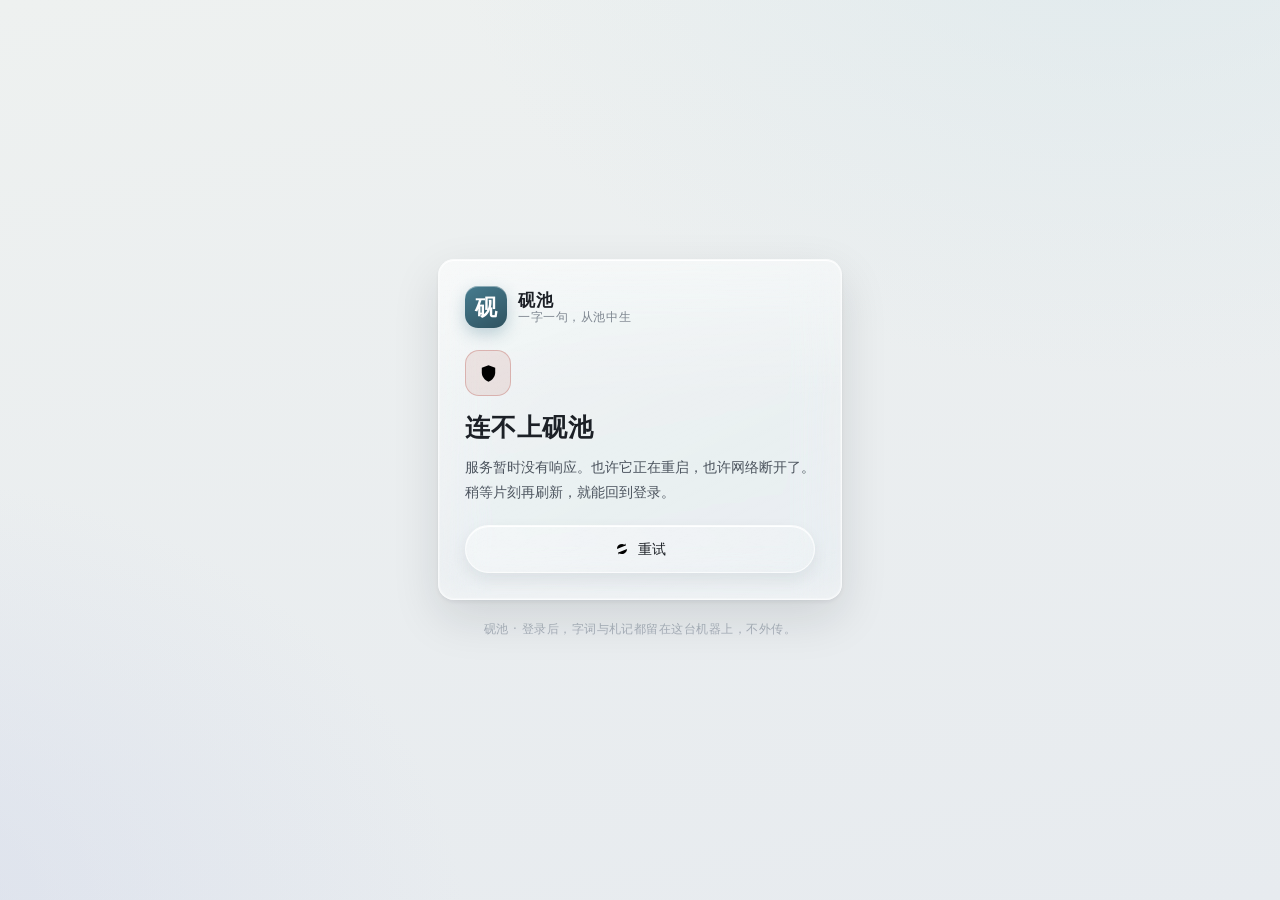
==== commit 875e467d: "新增两个复习专区：九上期中（#/midterm）与中考（#/zhongkao） - 内容：content/review9.json（8 个分区、28 题默写、15 篇课文清单、实词/虚词/翻译、6 首" ====
--- a/index.html
+++ b/index.html
@@ -15,9 +15,10 @@
     if(p.size) h.setAttribute('data-size', p.size);
   }catch(e){}
 </script>
-<link rel="stylesheet" href="assets/css/glass.css?v=20261007d" />
-<link rel="stylesheet" href="assets/css/app.css?v=20261007d" />
-<link rel="stylesheet" href="assets/css/admin.css?v=20261007d" />
+<link rel="stylesheet" href="assets/css/glass.css?v=20261025" />
+<link rel="stylesheet" href="assets/css/app.css?v=20261025" />
+<link rel="stylesheet" href="assets/css/review.css?v=20261025" />
+<link rel="stylesheet" href="assets/css/admin.css?v=20261025" />
 </head>
 <body>
 
@@ -45,6 +46,8 @@
   <symbol id="i-right" viewBox="0 0 24 24"><path d="M5 12h13M13 7l5 5-5 5"/></symbol>
   <symbol id="i-moon" viewBox="0 0 24 24"><path d="M20 14.4A8.4 8.4 0 019.6 4a8.4 8.4 0 1010.4 10.4z"/></symbol>
   <symbol id="i-sun" viewBox="0 0 24 24"><circle cx="12" cy="12" r="4.2"/><path d="M12 3v2M12 19v2M3 12h2M19 12h2M5.8 5.8l1.4 1.4M16.8 16.8l1.4 1.4M18.2 5.8l-1.4 1.4M7.2 16.8l-1.4 1.4"/></symbol>
+  <symbol id="i-target" viewBox="0 0 24 24"><circle cx="12" cy="12" r="7.6"/><circle cx="12" cy="12" r="3.4"/><path d="M12 2.4v2.6M12 19v2.6M2.4 12h2.6M19 12h2.6"/></symbol>
+  <symbol id="i-flag" viewBox="0 0 24 24"><path d="M6.5 3.5v17"/><path d="M6.5 4.6h10.2l-1.9 3.4 1.9 3.4H6.5z"/></symbol>
   <symbol id="i-book" viewBox="0 0 24 24"><path d="M4.5 5.5A2 2 0 016.5 4H19v16H6.5a2 2 0 00-2 2V5.5z"/><path d="M19 4v16"/></symbol>
   <symbol id="i-music" viewBox="0 0 24 24"><path d="M9.5 16.8V6.4l9.5-2v10.2"/><circle cx="7" cy="17" r="2.5"/><circle cx="16.5" cy="15" r="2.5"/></symbol>
   <symbol id="i-play" viewBox="0 0 24 24"><path d="M8.5 5.8l9.5 6.2-9.5 6.2z"/></symbol>
@@ -122,6 +125,6 @@
 
 <div class="toast" id="toast" role="status" aria-live="polite"></div>
 
-<script type="module" src="assets/js/app.js?v=20261007d"></script>
+<script type="module" src="assets/js/app.js?v=20261025"></script>
 </body>
 </html>
--- a/assets/css/app.css
+++ b/assets/css/app.css
@@ -397,6 +397,7 @@
 .drop .ic{ width:18px; height:18px }
 
 /* 常驻小播放器 */
+.mini-player[hidden]{ display:none }
 .mini-player{
   position:fixed; right:18px; bottom:18px; z-index:85;
   display:flex; align-items:center; gap:11px; padding:8px 14px 8px 8px;
--- a/assets/css/review.css
+++ b/assets/css/review.css
@@ -0,0 +1,248 @@
+/* ==========================================================================
+   砚池 · review.css —— 两个复习专区（九上期中 / 中考）的组件
+   只做「复习」这一件事需要的样式：分段导航、表格、折叠清单、自测、计划。
+   ========================================================================== */
+
+:root{ --rv-bad: #b0513c; }
+html[data-theme="dark"]{ --rv-bad: #e0907b; }
+
+/* ---------- 分段导航 ---------- */
+.rv-tabs{
+  position:sticky; top:70px; z-index:40;
+  display:flex; gap:4px; padding:6px; margin:4px 0 18px;
+  border-radius:var(--r); overflow-x:auto; scrollbar-width:none;
+  scroll-margin-top:80px;
+}
+.rv-tabs::-webkit-scrollbar{ display:none }
+.rv-tabs button{
+  display:flex; align-items:center; gap:7px; flex:0 0 auto;
+  border:0; background:transparent; font:inherit; font-size:13px; font-weight:500;
+  color:var(--ink-2); padding:9px 14px; border-radius:calc(var(--r) - 7px);
+  cursor:pointer; white-space:nowrap;
+  transition:color .22s var(--ease), background .22s var(--ease), box-shadow .22s var(--ease);
+}
+.rv-tabs button .ic{ width:16px; height:16px; opacity:.72 }
+.rv-tabs button:hover{ color:var(--ink); background:color-mix(in srgb, var(--ink) 6%, transparent) }
+.rv-tabs button[aria-selected="true"]{
+  color:var(--accent);
+  background:color-mix(in srgb, var(--accent) 14%, transparent);
+  box-shadow:inset 0 0 0 1px var(--accent-line);
+}
+.rv-tabs button[aria-selected="true"] .ic{ opacity:1 }
+
+.rv-pane{ animation:enter .32s var(--ease) both }
+.rv-note{ margin-top:26px; font-size:12px; color:var(--ink-4); line-height:1.9 }
+.rv-tip{ margin-top:8px; font-size:12.5px; color:var(--ink-3); line-height:1.85 }
+.rv-strong{ font-weight:600; color:var(--ink) }
+
+/* ---------- 表格 ---------- */
+.rv-table{ overflow-x:auto; border-radius:var(--r-sm) }
+.rv-table table{ width:100%; border-collapse:collapse; font-size:13.5px; line-height:1.75 }
+.rv-table th{
+  text-align:left; font-weight:500; font-size:11.5px; letter-spacing:.14em;
+  color:var(--ink-3); padding:8px 12px; white-space:nowrap;
+  border-bottom:1px solid color-mix(in srgb, var(--ink) 15%, transparent);
+}
+.rv-table td{
+  padding:10px 12px; vertical-align:top; color:var(--ink-2);
+  border-bottom:1px solid color-mix(in srgb, var(--ink) 7%, transparent);
+}
+.rv-table tr:last-child td{ border-bottom:0 }
+.rv-table tr:hover td{ background:color-mix(in srgb, var(--ink) 3%, transparent) }
+.rv-num{ font-variant-numeric:tabular-nums; white-space:nowrap; color:var(--ink) }
+.rv-goal{ font-size:12.5px; color:var(--ink-3) }
+.rv-word{ font-family:var(--font-serif); font-size:15px; color:var(--ink); white-space:nowrap }
+.rv-eg{ font-size:12.5px; color:var(--ink-3) }
+.rv-table .chip{ white-space:nowrap; margin:2px 2px 2px 0 }
+.rv-ok{ color:var(--accent); font-weight:500 }
+.rv-bad{ color:var(--rv-bad) }
+
+/* ---------- 折叠清单 ---------- */
+.rv-dets{ display:flex; flex-direction:column; gap:8px; margin-top:12px }
+.rv-det{
+  border:1px solid color-mix(in srgb, var(--ink) 10%, transparent);
+  border-radius:var(--r-sm); overflow:hidden;
+  background:color-mix(in srgb, var(--ink) 2%, transparent);
+}
+.rv-det summary{
+  display:flex; align-items:center; gap:12px; padding:12px 14px;
+  cursor:pointer; list-style:none;
+}
+.rv-det summary::-webkit-details-marker{ display:none }
+.rv-det summary:hover{ background:color-mix(in srgb, var(--ink) 4%, transparent) }
+.rv-det__t{ flex:1; min-width:0; font-family:var(--font-serif); font-size:14px; color:var(--ink); line-height:1.7 }
+.rv-det__s{ flex:0 1 auto; font-size:12px; color:var(--ink-3); text-align:right }
+.rv-det__go{ flex:0 0 auto; color:var(--ink-4); display:flex; transition:transform .28s var(--ease) }
+.rv-det[open] > summary .rv-det__go{ transform:rotate(180deg) }
+.rv-det__body{
+  padding:6px 16px 16px; display:flex; flex-direction:column; gap:12px;
+  border-top:1px solid color-mix(in srgb, var(--ink) 7%, transparent);
+}
+.rv-det--topic{ background:transparent; margin-bottom:8px }
+.rv-det--topic .rv-det__body{ gap:14px }
+
+/* ---------- 自测 ---------- */
+.rv-quiz__bar{
+  display:flex; align-items:center; justify-content:space-between; gap:12px;
+  flex-wrap:wrap; margin-bottom:12px;
+}
+.rv-score{ font-size:12.5px; color:var(--ink-3); letter-spacing:.02em }
+.rv-score b{ color:var(--ink); font-variant-numeric:tabular-nums; font-weight:600 }
+.rv-items{ display:flex; flex-direction:column; gap:10px }
+.rv-item{ padding:14px 16px; border-radius:var(--r-sm) }
+.rv-item__head{ display:flex; align-items:center; gap:9px; margin-bottom:7px }
+.rv-idx{
+  width:22px; height:22px; flex:0 0 22px; display:grid; place-items:center;
+  border-radius:50%; font-size:11.5px; font-variant-numeric:tabular-nums;
+  background:color-mix(in srgb, var(--accent) 15%, transparent); color:var(--accent);
+}
+.rv-tag{ font-size:11.5px; letter-spacing:.08em; color:var(--ink-3) }
+.rv-hint{ font-size:12.5px; color:var(--ink-3); line-height:1.85; margin-bottom:6px }
+.rv-q{ font-family:var(--font-serif); font-size:14.5px; line-height:2; color:var(--ink) }
+.rv-inputrow{ display:flex; align-items:center; gap:8px; flex-wrap:wrap; margin-top:10px }
+.rv-inputrow input{
+  flex:1 1 220px; min-width:150px; font:inherit; font-size:14px;
+  padding:9px 12px; border-radius:10px; color:var(--ink); outline:none;
+  border:1px solid color-mix(in srgb, var(--ink) 15%, transparent);
+  background:color-mix(in srgb, var(--ink) 2%, transparent);
+  transition:border-color .2s var(--ease), box-shadow .2s var(--ease);
+}
+.rv-inputrow input::placeholder{ color:var(--ink-4) }
+.rv-inputrow input:focus{ border-color:var(--accent-line); box-shadow:0 0 0 3px var(--accent-soft) }
+
+.rv-fb{ margin-top:10px; padding:10px 12px; border-radius:10px; font-size:13px; line-height:1.9; color:var(--ink-2) }
+.rv-fb b{ color:var(--ink) }
+.rv-fb em{ font-style:normal; font-family:var(--font-serif); font-size:14.5px; color:var(--ink) }
+.rv-fb.is-ok{ background:color-mix(in srgb, var(--accent) 10%, transparent) }
+.rv-fb.is-bad{ background:color-mix(in srgb, var(--rv-bad) 11%, transparent) }
+.rv-fb.is-peek{ background:color-mix(in srgb, var(--ink) 4%, transparent) }
+.rv-fb__full{ color:var(--ink-2) }
+.rv-fb__easy{ color:var(--rv-bad); font-size:12px }
+.rv-item.is-right{ box-shadow:inset 0 0 0 1px color-mix(in srgb, var(--accent) 28%, transparent) }
+.rv-item.is-wrong{ box-shadow:inset 0 0 0 1px color-mix(in srgb, var(--rv-bad) 24%, transparent) }
+
+/* 选择题 */
+.rv-opts{ display:flex; flex-direction:column; gap:6px; margin-top:10px }
+.rv-opt{
+  display:flex; align-items:flex-start; gap:10px; width:100%;
+  text-align:left; font:inherit; font-size:13.5px; line-height:1.8;
+  color:var(--ink-2); padding:9px 12px; border-radius:10px; cursor:pointer;
+  border:1px solid color-mix(in srgb, var(--ink) 9%, transparent);
+  background:transparent;
+  transition:background .2s var(--ease), border-color .2s var(--ease), opacity .2s var(--ease);
+}
+.rv-opt i{ flex:0 0 auto; font-style:normal; font-family:var(--font-serif); color:var(--ink-3); min-width:1.1em }
+.rv-opt:hover{ background:color-mix(in srgb, var(--ink) 4%, transparent); border-color:color-mix(in srgb, var(--ink) 18%, transparent) }
+.rv-opt.is-ok{ background:color-mix(in srgb, var(--accent) 12%, transparent); border-color:var(--accent-line); color:var(--ink) }
+.rv-opt.is-ok i{ color:var(--accent) }
+.rv-opt.is-bad{ background:color-mix(in srgb, var(--rv-bad) 12%, transparent); border-color:color-mix(in srgb, var(--rv-bad) 34%, transparent) }
+.rv-opt.is-bad i{ color:var(--rv-bad) }
+.rv-opt.is-dim{ opacity:.46 }
+.rv-opt[aria-disabled="true"]{ cursor:default }
+
+/* ---------- 七天计划 ---------- */
+.rv-plan{ display:flex; flex-direction:column; gap:8px; margin-top:6px }
+.rv-day{
+  position:relative; display:flex; gap:12px; align-items:flex-start;
+  padding:12px 14px; border-radius:var(--r-sm); cursor:pointer;
+  border:1px solid color-mix(in srgb, var(--ink) 9%, transparent);
+  transition:background .22s var(--ease), border-color .22s var(--ease);
+}
+.rv-day:hover{ background:color-mix(in srgb, var(--ink) 3%, transparent) }
+.rv-day input{ position:absolute; opacity:0; width:0; height:0 }
+.rv-day__box{
+  flex:0 0 22px; width:22px; height:22px; margin-top:2px; display:grid; place-items:center;
+  border-radius:7px; color:transparent;
+  border:1px solid color-mix(in srgb, var(--ink) 24%, transparent);
+  transition:background .2s var(--ease), border-color .2s var(--ease), color .2s var(--ease);
+}
+.rv-day__box .ic{ width:14px; height:14px }
+.rv-day input:checked + .rv-day__box{ background:var(--accent); border-color:var(--accent); color:#fff }
+.rv-day.is-done{ background:color-mix(in srgb, var(--accent) 7%, transparent); border-color:var(--accent-line) }
+.rv-day__body{ display:flex; flex-direction:column; gap:5px; font-size:13px; color:var(--ink-2); min-width:0 }
+.rv-day__t{ display:flex; gap:10px; align-items:baseline; flex-wrap:wrap }
+.rv-day__t b{ font-family:var(--font-serif); font-size:14px; color:var(--ink) }
+.rv-day__t i{ font-style:normal; font-size:12.5px; color:var(--accent) }
+.rv-day__list{ display:flex; flex-direction:column; gap:2px; font-size:12.5px; line-height:1.8 }
+.rv-day__check{ font-size:12px; color:var(--ink-3) }
+.rv-plan__foot{ display:flex; align-items:center; gap:12px; margin-top:14px; font-size:12.5px; color:var(--ink-3) }
+.rv-bar{ flex:1; height:6px; border-radius:999px; overflow:hidden; background:color-mix(in srgb, var(--ink) 8%, transparent) }
+.rv-bar i{ display:block; height:100%; border-radius:999px; background:var(--accent); transition:width .45s var(--ease) }
+
+/* ---------- 固定两列（auto-fit 在宽屏会变成三列，四张卡会排成 3+1） ---------- */
+.rv-2col{ display:grid; gap:14px; grid-template-columns:repeat(2,minmax(0,1fr)) }
+@media (max-width: 760px){ .rv-2col{ grid-template-columns:1fr } }
+
+/* ---------- 核心素养卡 ---------- */
+.rv-core{
+  display:flex; flex-direction:column; gap:8px; padding:14px;
+  border-radius:var(--r-sm);
+  border:1px solid color-mix(in srgb, var(--ink) 9%, transparent);
+}
+.rv-core__n{ font-family:var(--font-serif); font-size:16px; color:var(--accent) }
+.rv-core__d{ font-size:13px; line-height:1.85; color:var(--ink-2) }
+
+/* ---------- 三轮复习 ---------- */
+.rv-rounds{ display:flex; flex-direction:column; gap:14px; margin-top:6px }
+.rv-round{ padding-left:14px; border-left:2px solid var(--accent-line) }
+.rv-round__head{ display:flex; gap:10px; align-items:flex-start; margin-bottom:8px }
+.rv-round__n{
+  flex:0 0 24px; width:24px; height:24px; display:grid; place-items:center;
+  border-radius:50%; font-size:12px; color:var(--accent);
+  background:color-mix(in srgb, var(--accent) 13%, transparent);
+}
+.rv-round__t{ font-family:var(--font-serif); font-size:15px; color:var(--ink) }
+.rv-round__s{ font-size:12.5px; color:var(--ink-3); line-height:1.8; margin-top:2px }
+
+/* ---------- 诗歌卡 ---------- */
+.rv-poem__head{ display:flex; align-items:flex-start; justify-content:space-between; gap:14px; margin-bottom:10px }
+.rv-poem__t{ font-family:var(--font-serif); font-size:18px; color:var(--ink); line-height:1.6 }
+.rv-poem__s{ font-size:12.5px; color:var(--ink-3); margin-top:2px }
+.rv-emotion{
+  font-family:var(--font-serif); font-size:14.5px; line-height:2; color:var(--ink);
+  padding:10px 14px; border-radius:10px;
+  background:color-mix(in srgb, var(--accent) 7%, transparent);
+  border-left:2px solid var(--accent-line);
+}
+.rv-quotes{ display:flex; flex-direction:column; gap:8px; margin-top:6px }
+.rv-quote{
+  font-family:var(--font-serif); font-size:14.5px; line-height:2.1; color:var(--ink-2);
+  padding:8px 12px; border-radius:10px;
+  background:color-mix(in srgb, var(--ink) 3%, transparent);
+}
+.rv-quote b{ color:var(--ink) }
+
+/* ---------- 答题路径 ---------- */
+.rv-steps{ display:flex; flex-direction:column; gap:14px; margin-top:6px }
+.rv-step{ display:flex; gap:12px; align-items:flex-start }
+.rv-step__n{
+  flex:0 0 26px; width:26px; height:26px; display:grid; place-items:center;
+  border-radius:9px; font-size:12px; color:var(--accent); font-variant-numeric:tabular-nums;
+  background:color-mix(in srgb, var(--accent) 13%, transparent);
+}
+.rv-step__t{ font-family:var(--font-serif); font-size:14.5px; color:var(--ink) }
+.rv-step__d{ font-size:13px; line-height:1.85; color:var(--ink-2); margin-top:3px }
+.rv-step__tip{ font-size:12.5px; line-height:1.85; color:var(--ink-3); margin-top:3px }
+
+/* ---------- 分段器补齐 ---------- */
+.rv-seg{ flex-wrap:wrap; max-width:100% }
+
+/* ---------- 响应式 ---------- */
+@media (max-width: 760px){
+  .rv-tabs{ position:static; margin-bottom:12px }
+  .rv-tabs button{ padding:8px 12px; font-size:12.5px }
+  .rv-table table{ min-width:540px }
+  .rv-det__s{ display:none }
+  .rv-poem__head{ flex-direction:column; align-items:flex-start }
+  .rv-inputrow input{ flex:1 1 100% }
+}
+
+/* ---------- 打印：只留内容 ---------- */
+@media print{
+  .topbar, .foot, .rv-tabs, .mini-player, .rv-quiz__bar, .btn-row, .btn, .toast{ display:none !important }
+  .stage{ max-width:none; padding:0 }
+  body{ background:#fff }
+  .card.glass, .rv-item, .glass{ background:#fff !important; box-shadow:none !important; backdrop-filter:none !important; border:1px solid #ddd !important }
+  .rv-det{ break-inside:avoid }
+  .rv-pane{ animation:none }
+}
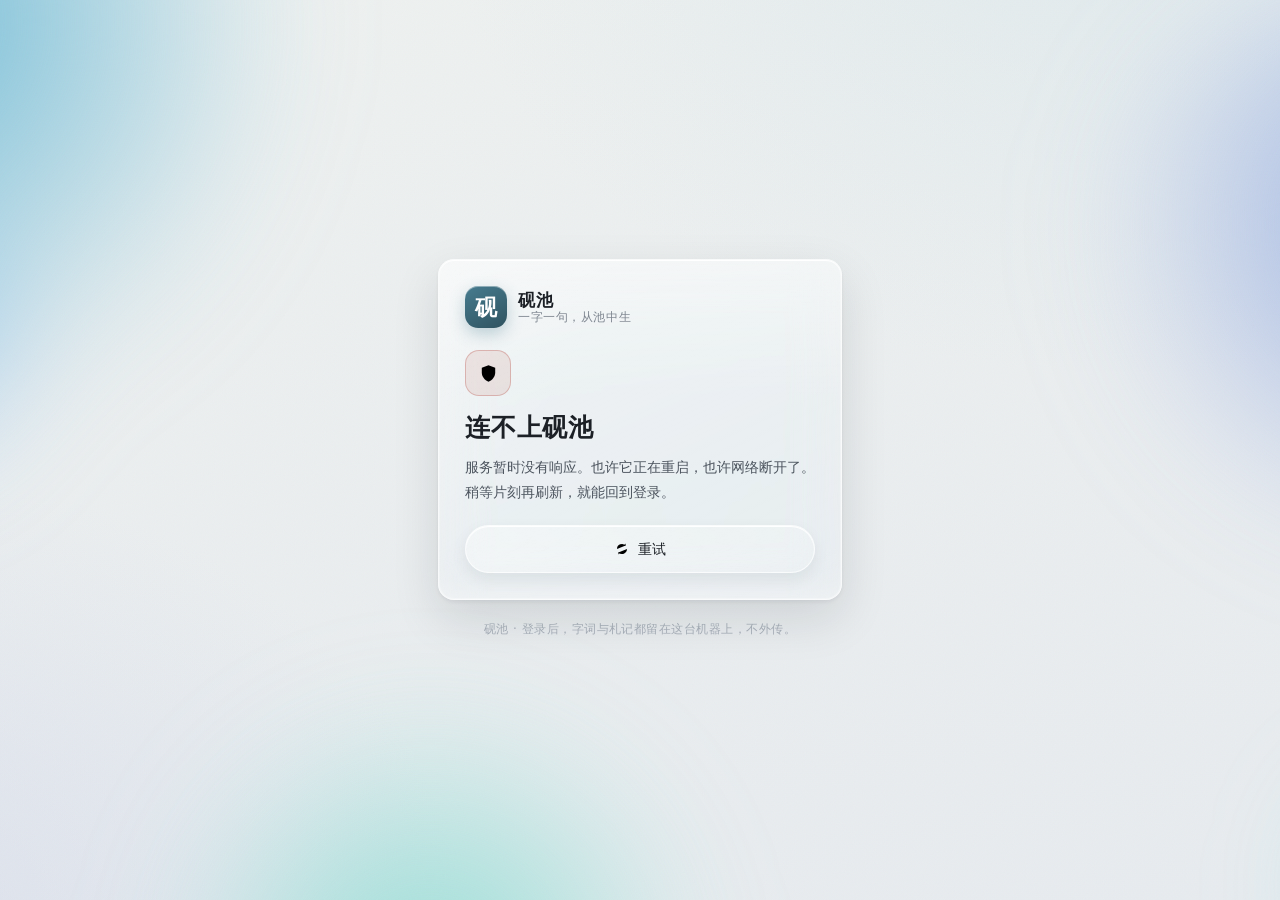
==== commit 2f59a950: "背景加落花层：canvas 画的主题色花瓣，接连不断地飘落 - assets/js/petals.js 新增落花层：几十片不同大小/速度/摆幅的花瓣，边飘边摆、自转、   翻面（侧身变窄），落出底部立" ====
--- a/index.html
+++ b/index.html
@@ -15,10 +15,11 @@
     if(p.size) h.setAttribute('data-size', p.size);
   }catch(e){}
 </script>
-<link rel="stylesheet" href="assets/css/glass.css?v=20261025" />
+<link rel="stylesheet" href="assets/css/glass.css?v=20261025b" />
 <link rel="stylesheet" href="assets/css/app.css?v=20261025" />
 <link rel="stylesheet" href="assets/css/review.css?v=20261025" />
 <link rel="stylesheet" href="assets/css/admin.css?v=20261025" />
+<link rel="stylesheet" href="assets/css/ai.css?v=20261025" />
 </head>
 <body>
 
@@ -66,6 +67,7 @@
   <symbol id="i-out" viewBox="0 0 24 24"><path d="M14 5.5H6.5v13H14"/><path d="M11.5 12h8.5M17 8.8l3.2 3.2-3.2 3.2"/></symbol>
   <symbol id="i-ban" viewBox="0 0 24 24"><circle cx="12" cy="12" r="7.5"/><path d="M6.8 17.2L17.2 6.8"/></symbol>
   <symbol id="i-edit" viewBox="0 0 24 24"><path d="M4.5 19.5h4L19.2 8.8a2.1 2.1 0 00-3-3L5.5 16.5z"/><path d="M15.4 6.6l2.9 2.9"/></symbol>
+  <symbol id="i-teacher" viewBox="0 0 24 24"><path d="M4.6 8.4c2.1-1.2 4.4-1.2 6.4.1v11c-2-1.3-4.3-1.3-6.4-.1z"/><path d="M19.4 8.4c-2.1-1.2-4.4-1.2-6.4.1v11c2-1.3 4.3-1.3 6.4-.1z"/><path d="M17.4 2.4l.62 1.74 1.74.62-1.74.62-.62 1.74-.62-1.74-1.74-.62 1.74-.62z"/></symbol>
 </svg>
 
 <!-- ===== 背景：三团低饱和色雾（简约，不抢内容） ===== -->
@@ -77,6 +79,8 @@
   <span class="blob b5"></span>
 </div>
 <div class="grain" aria-hidden="true"></div>
+<!-- 落花层：canvas 画的，颜色跟主题色走（assets/js/petals.js） -->
+<canvas class="petals" id="petals" aria-hidden="true"></canvas>
 
 <!-- ===== 顶栏 ===== -->
 <header class="topbar">
@@ -125,6 +129,7 @@
 
 <div class="toast" id="toast" role="status" aria-live="polite"></div>
 
-<script type="module" src="assets/js/app.js?v=20261025"></script>
+<script type="module" src="assets/js/petals.js?v=20261025"></script>
+<script type="module" src="assets/js/app.js?v=20261025b"></script>
 </body>
 </html>
--- a/assets/css/glass.css
+++ b/assets/css/glass.css
@@ -98,16 +98,28 @@
   font-size:var(--fs);
   line-height:1.7;
   color:var(--ink);
+  /* body 背景必须透明：.bg(色雾)/.grain(纸纹)/body::before(渐变) 都是负 z-index，
+     而 body 不是层叠上下文 —— 一旦 body 自己有不透明背景，就会把这三层全盖在下面，
+     结果第一屏是纯色、第一屏以下才露出渐变，中间一条笔直的横缝。
+     纸色由 html 兜底（见上），这里只负责让负 z-index 的层透出来。 */
+  background-color:transparent;
+  -webkit-font-smoothing:antialiased;
+  text-rendering:optimizeLegibility;
+  overflow-x:hidden;
+  min-height:100%;
+}
+
+/* 背景必须画在「固定层」上，不能画在 body 自己的盒子上：
+   html,body 都是 height:100%（= 一个视口高），页面比视口长时，body 的盒子只到第一屏底部，
+   它自己的背景（哪怕 attachment:fixed）也只画到那儿 —— 再往下露出 html 的纯色，
+   滚动时就是一条笔直的横线接缝。改成 fixed 伪元素，永远盖住当前视口。 */
+body::before{
+  content:''; position:fixed; inset:0; z-index:-3; pointer-events:none;
   background-color:var(--paper-1);
   background-image:
     radial-gradient(1100px 780px at 88% -12%, var(--wash-1), transparent 62%),
     radial-gradient(900px 700px at -10% 104%, var(--wash-2), transparent 66%),
     linear-gradient(170deg, var(--paper-1), var(--paper-2));
-  background-attachment:fixed;
-  -webkit-font-smoothing:antialiased;
-  text-rendering:optimizeLegibility;
-  overflow-x:hidden;
-  min-height:100%;
 }
 
 /* ---------- 背景色雾：低饱和、慢速 ---------- */
@@ -150,6 +162,12 @@
 .grain{
   position:fixed; inset:0; z-index:-1; pointer-events:none; opacity:.035;
   background-image:url("data:image/svg+xml;utf8,<svg xmlns='http://www.w3.org/2000/svg' width='160' height='160'><filter id='g'><feTurbulence type='fractalNoise' baseFrequency='.9' numOctaves='3'/></filter><rect width='160' height='160' filter='url(%23g)'/></svg>");
+}
+
+/* ---------- 落花层：canvas 画的背景花瓣，只作背景、不接收指针 ---------- */
+.petals{
+  position:fixed; inset:0; z-index:-1; pointer-events:none;
+  display:block; width:100%; height:100%;
 }
 
 /* ==========================================================================
--- a/assets/css/ai.css
+++ b/assets/css/ai.css
@@ -0,0 +1,189 @@
+/* ==========================================================================
+   砚池 · ai.css —— 右下角的 AI 老师（浮动入口 + 玻璃对话面板）
+   令牌全部来自 glass.css：强调色、墨色阶梯、玻璃纱与投影，日夜自动跟随。
+   ========================================================================== */
+
+/* ---------- 浮动入口 ---------- */
+.ai-fab{
+  position:fixed; right:18px; bottom:calc(18px + env(safe-area-inset-bottom, 0px));
+  z-index:84; width:54px; height:54px; padding:0; border:0; border-radius:50%;
+  display:grid; place-items:center; cursor:pointer; color:#fff;
+  background:linear-gradient(150deg, var(--accent), hsl(var(--h) var(--s) calc(var(--l) - 14%)));
+  box-shadow:0 10px 26px hsl(var(--h) var(--s) var(--l) / .34), inset 0 1px 0 rgba(255,255,255,.42);
+  transition:transform .26s var(--ease), bottom .3s var(--ease), opacity .22s var(--ease), box-shadow .26s var(--ease);
+}
+.ai-fab .ic{ width:24px; height:24px; stroke-width:1.7 }
+.ai-fab:hover{ transform:translateY(-2px) scale(1.03); box-shadow:0 14px 30px hsl(var(--h) var(--s) var(--l) / .42), inset 0 1px 0 rgba(255,255,255,.45) }
+.ai-fab:active{ transform:scale(.97) }
+/* 小播放器也在右下角：老师往上让一格，两个胶囊不叠 */
+body.has-mini .ai-fab{ bottom:calc(94px + env(safe-area-inset-bottom, 0px)) }
+.ai-fab__dot{
+  position:absolute; top:9px; right:9px; width:9px; height:9px; border-radius:50%;
+  background:#fff; opacity:0; transform:scale(.4);
+  transition:opacity .25s var(--ease), transform .25s var(--ease);
+}
+.ai-fab.has-dot .ai-fab__dot{ opacity:1; transform:none; box-shadow:0 0 0 3px hsl(var(--h) var(--s) 50% / .35) }
+
+/* ---------- 面板 ---------- */
+.ai-panel{
+  position:fixed; right:18px; bottom:calc(84px + env(safe-area-inset-bottom, 0px)); z-index:83;
+  width:min(400px, calc(100vw - 28px));
+  height:min(620px, calc(100dvh - 116px));
+  display:flex; flex-direction:column; overflow:hidden;
+  border-radius:var(--r-lg);
+  animation:aiRise .34s var(--ease) both;
+}
+.ai-panel[hidden]{ display:none }
+@keyframes aiRise{ from{ opacity:0; transform:translateY(16px) scale(.985) } to{ opacity:1; transform:none } }
+body.ai-open .ai-fab{ opacity:0; transform:scale(.6); pointer-events:none }
+/* 详情抽屉打开时（模态），老师让位：入口淡出，面板由脚本收起 */
+body.has-drawer .ai-fab{ opacity:0; transform:scale(.86); pointer-events:none }
+
+/* 面板头 */
+.ai-head{
+  display:flex; align-items:center; gap:10px; flex:0 0 auto;
+  padding:11px 11px 11px 13px;
+  border-bottom:1px solid color-mix(in srgb, var(--ink) 8%, transparent);
+}
+.ai-head__mark{
+  width:32px; height:32px; flex:0 0 32px; display:grid; place-items:center; border-radius:10px;
+  font-family:var(--font-serif); font-size:17px; font-weight:600; color:#fff;
+  background:linear-gradient(150deg, var(--accent), hsl(var(--h) var(--s) calc(var(--l) - 12%)));
+  box-shadow:0 4px 12px hsl(var(--h) var(--s) var(--l) / .3), inset 0 1px 0 rgba(255,255,255,.35);
+}
+.ai-head__t{ display:flex; flex-direction:column; line-height:1.2; min-width:0 }
+.ai-head__t b{ font-size:14.5px; font-weight:600; letter-spacing:.02em }
+.ai-head__t i{
+  font-style:normal; font-size:11px; color:var(--ink-3);
+  overflow:hidden; text-overflow:ellipsis; white-space:nowrap;
+}
+.ai-head__btn{ width:32px; height:32px; border-radius:10px; margin-left:auto; flex:0 0 32px }
+.ai-head__btn + .ai-head__btn{ margin-left:0 }
+.ai-head__btn .ic{ width:16px; height:16px }
+
+/* 消息区 */
+.ai-log{
+  flex:1 1 auto; min-height:0; overflow-y:auto; overscroll-behavior:contain;
+  padding:16px 14px 4px; display:flex; flex-direction:column; gap:13px;
+  scrollbar-width:thin;
+}
+.ai-msg{ display:flex; gap:8px; align-items:flex-start; max-width:100% }
+.ai-msg--user{ justify-content:flex-end; padding-left:34px }
+.ai-ava{
+  flex:0 0 24px; width:24px; height:24px; border-radius:8px; margin-top:2px;
+  display:grid; place-items:center; font-family:var(--font-serif); font-size:12px; color:#fff;
+  background:linear-gradient(150deg, var(--accent), hsl(var(--h) var(--s) calc(var(--l) - 12%)));
+}
+.ai-bubble{ font-size:14px; line-height:1.74; color:var(--ink); min-width:0; max-width:100%; overflow-wrap:anywhere }
+.ai-msg--user .ai-bubble{
+  padding:9px 13px; border-radius:14px 14px 4px 14px; white-space:pre-wrap;
+  background:color-mix(in srgb, var(--accent) 13%, transparent);
+  border:1px solid var(--accent-line);
+}
+.ai-msg--bot .ai-bubble{ padding:1px 0 }
+.ai-bubble p{ margin:0 0 .62em }
+.ai-bubble p:last-child{ margin-bottom:0 }
+.ai-bubble ul{ margin:.15em 0 .7em; padding-left:1.15em }
+.ai-bubble li{ margin:.18em 0 }
+.ai-bubble strong{ font-weight:600 }
+.ai-bubble code{
+  font-family:ui-monospace, "Cascadia Mono", Consolas, monospace; font-size:.92em;
+  padding:.1em .34em; border-radius:5px; background:color-mix(in srgb, var(--ink) 8%, transparent);
+}
+.ai-bubble pre{
+  margin:.4em 0 .8em; padding:10px 12px; border-radius:10px; overflow:auto;
+  background:color-mix(in srgb, var(--ink) 7%, transparent);
+}
+.ai-bubble pre code{ background:none; padding:0 }
+.ai-caret{
+  display:inline-block; width:7px; height:1.02em; margin-left:2px; vertical-align:-.16em;
+  border-radius:2px; background:var(--accent); animation:aiBlink 1s steps(2) infinite;
+}
+@keyframes aiBlink{ 50%{ opacity:0 } }
+
+/* 正在想 */
+.ai-dots{ display:inline-flex; gap:4px; padding:5px 2px }
+.ai-dots i{ width:6px; height:6px; border-radius:50%; background:var(--ink-4); animation:aiDot 1.1s var(--ease) infinite }
+.ai-dots i:nth-child(2){ animation-delay:.15s }
+.ai-dots i:nth-child(3){ animation-delay:.3s }
+@keyframes aiDot{ 0%,60%,100%{ opacity:.35; transform:translateY(0) } 30%{ opacity:1; transform:translateY(-3px) } }
+
+/* 提示 / 错误是一条窄条，不装成老师的口吻 */
+.ai-note{
+  font-size:12.5px; line-height:1.62; color:var(--ink-3);
+  padding:9px 11px; border-radius:10px;
+  background:color-mix(in srgb, var(--ink) 4%, transparent);
+  border:1px dashed color-mix(in srgb, var(--ink) 13%, transparent);
+}
+.ai-note--warn{ color:var(--ink-2); background:var(--accent-soft); border-color:var(--accent-line); border-style:solid }
+
+/* 复制 */
+.ai-copy{
+  flex:0 0 auto; align-self:flex-end; margin-bottom:2px;
+  font:inherit; font-size:11px; color:var(--ink-3); cursor:pointer;
+  padding:3px 8px; border-radius:999px; opacity:0;
+  border:1px solid color-mix(in srgb, var(--ink) 12%, transparent);
+  background:color-mix(in srgb, var(--glass-tint) 55%, transparent);
+  transition:opacity .2s var(--ease), color .2s var(--ease), border-color .2s var(--ease);
+}
+.ai-msg--bot:hover .ai-copy{ opacity:1 }
+.ai-copy:hover{ color:var(--accent); border-color:var(--accent-line) }
+@media (hover:none){ .ai-copy{ opacity:.7 } }
+
+/* 快捷问法 */
+.ai-quick{
+  flex:0 0 auto; display:flex; gap:7px; padding:8px 14px 0;
+  overflow-x:auto; scrollbar-width:none;
+}
+.ai-quick::-webkit-scrollbar{ display:none }
+.ai-chip{
+  flex:0 0 auto; font:inherit; font-size:12px; line-height:1.3; color:var(--ink-2); cursor:pointer;
+  padding:6px 11px; border-radius:999px; white-space:nowrap;
+  border:1px solid color-mix(in srgb, var(--ink) 12%, transparent);
+  background:color-mix(in srgb, var(--glass-tint) 55%, transparent);
+  transition:color .22s var(--ease), border-color .22s var(--ease), background .22s var(--ease);
+}
+.ai-chip:hover{ color:var(--accent); border-color:var(--accent-line); background:var(--accent-soft) }
+.ai-chip--retry{ align-self:flex-start; margin-left:32px; color:var(--accent); border-color:var(--accent-line) }
+
+/* 输入区 */
+.ai-form{ flex:0 0 auto; display:flex; align-items:flex-end; gap:8px; padding:10px 12px 4px }
+.ai-form textarea{
+  flex:1 1 auto; min-width:0; resize:none; max-height:132px;
+  font:inherit; font-size:14px; line-height:1.55; color:var(--ink);
+  padding:10px 12px; border-radius:14px; outline:0;
+  border:1px solid color-mix(in srgb, var(--ink) 12%, transparent);
+  background:color-mix(in srgb, var(--glass-tint) 70%, transparent);
+  transition:border-color .2s var(--ease), box-shadow .2s var(--ease);
+}
+.ai-form textarea:focus{ border-color:var(--accent-line); box-shadow:0 0 0 3px var(--accent-soft) }
+.ai-form textarea::placeholder{ color:var(--ink-4) }
+.ai-form textarea[disabled]{ opacity:.6 }
+.ai-send{
+  flex:0 0 38px; width:38px; height:38px; padding:0; border:0; border-radius:50%; cursor:pointer;
+  display:grid; place-items:center; color:#fff;
+  background:linear-gradient(150deg, var(--accent), hsl(var(--h) var(--s) calc(var(--l) - 12%)));
+  box-shadow:0 6px 16px hsl(var(--h) var(--s) var(--l) / .3), inset 0 1px 0 rgba(255,255,255,.35);
+  transition:transform .2s var(--ease), background .2s var(--ease), box-shadow .2s var(--ease);
+}
+.ai-send .ic{ width:17px; height:17px }
+.ai-send:hover{ transform:translateY(-1px) }
+.ai-send:active{ transform:none }
+.ai-send.is-stop{
+  background:color-mix(in srgb, var(--ink) 74%, transparent);
+  box-shadow:0 4px 12px rgba(16,22,30,.18), inset 0 1px 0 rgba(255,255,255,.3);
+}
+.ai-stop{ display:block; width:11px; height:11px; border-radius:2.5px; background:#fff }
+.ai-foot{ flex:0 0 auto; font-size:11px; color:var(--ink-4); text-align:center; padding:2px 16px 10px; letter-spacing:.02em }
+
+/* ---------- 窄屏：当作底部抽屉 ---------- */
+@media (max-width:560px){
+  .ai-panel{
+    right:10px; left:10px; width:auto;
+    bottom:calc(10px + env(safe-area-inset-bottom, 0px));
+    height:min(78dvh, 620px); border-radius:20px;
+  }
+  body.ai-open .ai-fab{ display:none }
+  .ai-log{ padding:12px 12px 4px }
+  .ai-msg--user{ padding-left:18px }
+}
